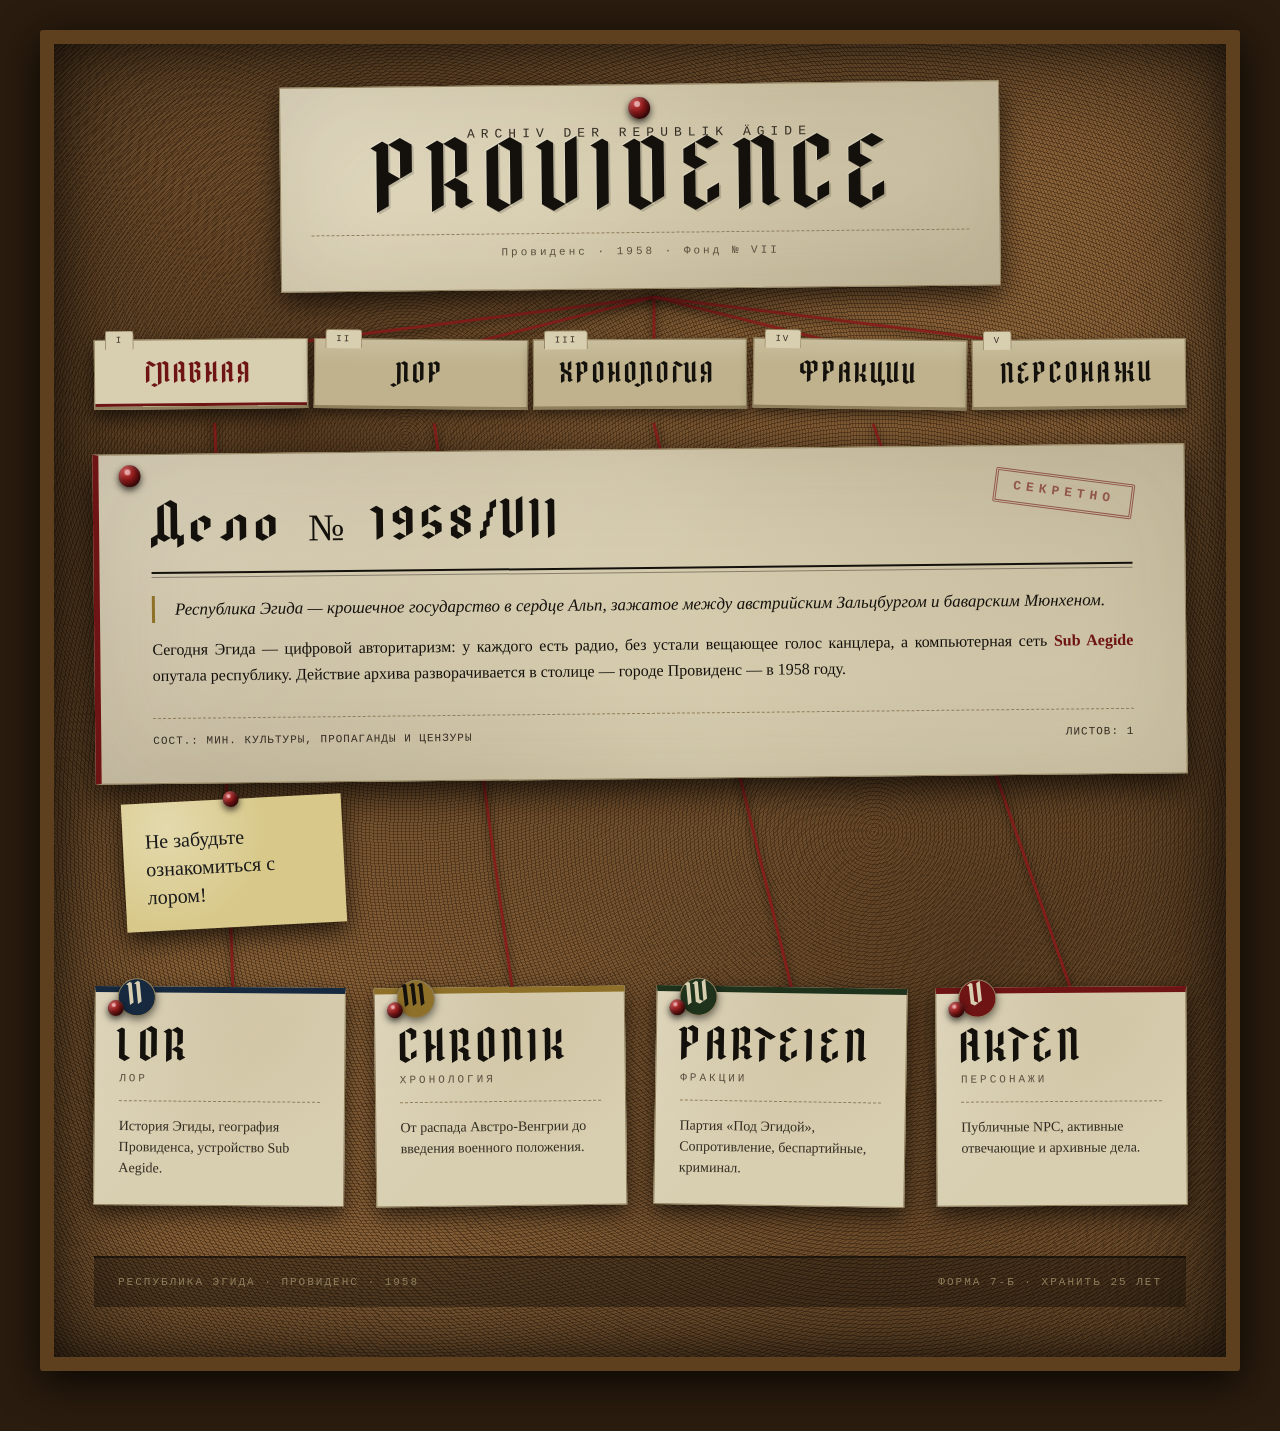
==== index.html @ 94341375 "Add files via upload" ====
<!DOCTYPE html>
<html lang="ru">
<head>
    <meta charset="UTF-8">
    <meta name="viewport" content="width=device-width, initial-scale=1.0">
    <title>PROVIDENCE · Архив Республики Эгида</title>
    <link rel="stylesheet" href="style.css">
</head>
<body>
    <div class="corkboard">
        <svg class="threads" id="threadsSvg" width="100%" height="100%"></svg>

        <header class="board-header">
            <div class="board-header__title-card" id="headerCard">
                <div class="pin pin--top"></div>
                <div class="board-subtitle">Archiv der Republik Ägide</div>
                <h1 class="board-title">PROVIDENCE</h1>
                <div class="board-meta">Провиденс · 1958 · Фонд № VII</div>
            </div>
        </header>

        <nav class="board-nav">
            <a href="index.html" class="folder folder--active" id="nav-1"><div class="folder__tab">I</div><div class="folder__label">ГЛАВНАЯ</div></a>
            <a href="lore.html" class="folder" id="nav-2"><div class="folder__tab">II</div><div class="folder__label">ЛОР</div></a>
            <a href="chronology.html" class="folder" id="nav-3"><div class="folder__tab">III</div><div class="folder__label">ХРОНОЛОГИЯ</div></a>
            <a href="factions.html" class="folder" id="nav-4"><div class="folder__tab">IV</div><div class="folder__label">ФРАКЦИИ</div></a>
            <a href="characters.html" class="folder" id="nav-5"><div class="folder__tab">V</div><div class="folder__label">ПЕРСОНАЖИ</div></a>
        </nav>

        <main class="board-main">
            <div class="sheet sheet--red">
                <div class="pin pin--top-left"></div>
                <div class="sheet__stamp">СЕКРЕТНО</div>
                <h2 class="sheet__heading">Дело № 1958/VII</h2>
                <p class="sheet__lead">
                    Республика Эгида — крошечное государство в сердце Альп,
                    зажатое между австрийским Зальцбургом и баварским Мюнхеном.
                </p>
                <p>
                    Сегодня Эгида — цифровой авторитаризм: у каждого есть радио,
                    без устали вещающее голос канцлера, а компьютерная сеть
                    <strong>Sub Aegide</strong> опутала республику. Действие архива
                    разворачивается в столице — городе Провиденс — в 1958 году.
                </p>
                <div class="sheet__footer">
                    <span>Сост.: Мин. культуры, пропаганды и цензуры</span>
                    <span>Листов: 1</span>
                </div>
            </div>

            <div class="sticky-note">
                <div class="pin pin--small" style="top: -8px; left: 50%; transform: translateX(-50%);"></div>
                <p>Не забудьте ознакомиться с лором!</p>
            </div>

            <div class="board-grid" id="mainGrid">
                <a href="lore.html" class="dossier dossier--blue" id="card-1">
                    <div class="pin pin--small"></div>
                    <div class="dossier__tab">II</div>
                    <div class="dossier__title">LOR</div>
                    <div class="dossier__subtitle">Лор</div>
                    <div class="dossier__desc">История Эгиды, география Провиденса, устройство Sub Aegide.</div>
                </a>
                <a href="chronology.html" class="dossier dossier--yellow" id="card-2">
                    <div class="pin pin--small"></div>
                    <div class="dossier__tab">III</div>
                    <div class="dossier__title">CHRONIK</div>
                    <div class="dossier__subtitle">Хронология</div>
                    <div class="dossier__desc">От распада Австро-Венгрии до введения военного положения.</div>
                </a>
                <a href="factions.html" class="dossier dossier--green" id="card-3">
                    <div class="pin pin--small"></div>
                    <div class="dossier__tab">IV</div>
                    <div class="dossier__title">PARTEIEN</div>
                    <div class="dossier__subtitle">Фракции</div>
                    <div class="dossier__desc">Партия «Под Эгидой», Сопротивление, беспартийные, криминал.</div>
                </a>
                <a href="characters.html" class="dossier dossier--red" id="card-4">
                    <div class="pin pin--small"></div>
                    <div class="dossier__tab">V</div>
                    <div class="dossier__title">AKTEN</div>
                    <div class="dossier__subtitle">Персонажи</div>
                    <div class="dossier__desc">Публичные NPC, активные отвечающие и архивные дела.</div>
                </a>
            </div>
        </main>

        <footer class="board-footer">
            <span>Республика Эгида · Провиденс · 1958</span>
            <span>Форма 7-Б · Хранить 25 лет</span>
        </footer>
    </div>

    <script src="js/threads.js"></script>
</body>
</html>
---- style.css ----
/* ============================================================
ШРИФТЫ
============================================================ */
@font-face {
  font-family: 'DreiFraktur';
  src: url('DreiFraktur.ttf') format('truetype');
  font-weight: normal;
  font-style: normal;
  font-display: swap;
}

/* ============================================================
ПЕРЕМЕННЫЕ
============================================================ */
:root {
  --cork: #8a6238;
  --cork-dark: #5e401f;
  --cork-shadow: #2a1c0e;
  --paper: #d8ceb0;
  --paper-dark: #bfb28c;
  --paper-edge: #8f7f5c;
  --paper-yellow: #d8c98a;
  --ink: #14110c;
  --ink-soft: #322c22;
  --ink-faint: #5a5040;
  --stamp-red: #6e1414;
  --stamp-blue: #16293f;
  --stamp-green: #1f321c;
  --stamp-yellow: #8f7028;
  --thread: #8a1a1a;
  --font-display: 'DreiFraktur', 'Times New Roman', serif;
  --font-body: 'Georgia', 'Times New Roman', serif;
  --font-mono: 'Courier New', monospace;
}

/* ============================================================
БАЗА
============================================================ */
*, *::before, *::after { box-sizing: border-box; margin: 0; padding: 0; }
html { scroll-behavior: smooth; }
body {
  font-family: var(--font-body);
  color: var(--ink);
  line-height: 1.6;
  min-height: 100vh;
  padding: 30px 20px 60px;
  background: var(--cork-shadow);
}

/* ============================================================
ПРОБКОВАЯ ДОСКА
============================================================ */
.corkboard {
  max-width: 1200px;
  margin: 0 auto;
  padding: 40px 40px 50px;
  position: relative;
  background-color: var(--cork);
  background-image:
    radial-gradient(circle at 20% 30%, rgba(40,25,12,0.55) 0%, transparent 45%),
    radial-gradient(circle at 80% 70%, rgba(40,25,12,0.5) 0%, transparent 50%),
    radial-gradient(circle at 50% 50%, rgba(180,140,90,0.06) 0%, transparent 65%),
    repeating-radial-gradient(circle at 30% 30%, rgba(70,45,20,0.5) 0px, rgba(70,45,20,0.5) 1px, transparent 1px, transparent 3px),
    repeating-radial-gradient(circle at 70% 60%, rgba(40,25,12,0.45) 0px, rgba(40,25,12,0.45) 1px, transparent 1px, transparent 4px);
  box-shadow:
    inset 0 0 140px rgba(0,0,0,0.75),
    inset 0 0 40px rgba(0,0,0,0.5),
    0 10px 40px rgba(0,0,0,0.8);
  border: 14px solid var(--cork-dark);
  border-radius: 3px;
}

.threads {
  position: absolute;
  inset: 0;
  width: 100%;
  height: 100%;
  pointer-events: none;
  z-index: 1;
}
.threads line {
  stroke: var(--thread);
  stroke-width: 3;
  stroke-linecap: round;
  filter: drop-shadow(0 2px 4px rgba(0,0,0,0.7));
  opacity: 0.85;
}
.thread-line {
  stroke: var(--thread);
  stroke-width: 2.5;
  stroke-linecap: round;
  filter: drop-shadow(0 2px 3px rgba(0,0,0,0.6));
  opacity: 0.8;
}

/* ============================================================
КНОПКИ (pin)
============================================================ */
.pin {
  position: absolute;
  width: 22px;
  height: 22px;
  border-radius: 50%;
  background: radial-gradient(circle at 35% 30%, #d04040 0%, #7a1414 45%, #3a0808 100%);
  box-shadow: 0 3px 7px rgba(0,0,0,0.75), inset -2px -2px 4px rgba(0,0,0,0.5), inset 2px 2px 4px rgba(255,255,255,0.2);
  z-index: 10;
}
.pin::after {
  content: '';
  position: absolute;
  top: 4px;
  left: 6px;
  width: 6px;
  height: 6px;
  border-radius: 50%;
  background: rgba(255,255,255,0.55);
  filter: blur(0.5px);
}
.pin--top { top: 12px; left: 50%; transform: translateX(-50%); }
.pin--top-left { top: 10px; left: 20px; }
.pin--small { width: 16px; height: 16px; top: 8px; left: 12px; }
.pin--small::after { top: 3px; left: 4px; width: 4px; height: 4px; }

/* ============================================================
ШАПКА
============================================================ */
.board-header { display: flex; justify-content: center; margin-bottom: 50px; position: relative; z-index: 2; }
.board-header__title-card {
  width: 100%;
  max-width: 720px;
  background: var(--paper);
  background-image: linear-gradient(135deg, rgba(255,255,255,0.2), transparent 55%), radial-gradient(circle at 90% 90%, rgba(60,40,15,0.12), transparent 60%);
  border: 1px solid var(--paper-edge);
  padding: 38px 30px 28px;
  text-align: center;
  position: relative;
  transform: rotate(-0.6deg);
  box-shadow: 0 10px 28px rgba(0,0,0,0.7), inset 0 0 90px rgba(60,40,15,0.12);
}
.board-title {
  font-family: var(--font-display);
  font-size: 68px;
  font-weight: normal;
  letter-spacing: 8px;
  color: var(--ink);
  line-height: 1;
  margin-bottom: 12px;
  text-shadow: 2px 2px 0 rgba(0,0,0,0.15), -1px -1px 0 rgba(255,255,255,0.25);
}
.board-subtitle { font-family: var(--font-mono); font-size: 13px; letter-spacing: 6px; color: var(--ink-soft); text-transform: uppercase; margin-bottom: 8px; }
.board-meta { font-family: var(--font-mono); font-size: 11px; letter-spacing: 3px; color: var(--ink-faint); padding-top: 10px; border-top: 1px dashed var(--paper-edge); margin-top: 10px; }

/* ============================================================
НАВИГАЦИЯ
============================================================ */
.board-nav { display: flex; gap: 6px; margin-bottom: 40px; position: relative; z-index: 2; flex-wrap: wrap; }
.folder {
  flex: 1;
  min-width: 140px;
  background: var(--paper-dark);
  background-image: linear-gradient(180deg, rgba(255,255,255,0.15), transparent 40%);
  border: 1px solid var(--paper-edge);
  border-bottom: 3px solid var(--paper-edge);
  padding: 20px 12px 14px;
  text-align: center;
  text-decoration: none;
  color: var(--ink);
  position: relative;
  transition: transform 0.3s ease, box-shadow 0.3s ease;
  box-shadow: 0 5px 12px rgba(0,0,0,0.55);
  transform: rotate(-0.5deg);
}
.folder:nth-child(2) { transform: rotate(0.6deg); }
.folder:nth-child(3) { transform: rotate(-0.3deg); }
.folder:nth-child(4) { transform: rotate(0.8deg); }
.folder:nth-child(5) { transform: rotate(-0.6deg); }
.folder:hover { transform: rotate(0deg) translateY(-3px); box-shadow: 0 10px 22px rgba(0,0,0,0.7); }
.folder__tab {
  position: absolute;
  top: -10px;
  left: 10px;
  background: var(--paper);
  border: 1px solid var(--paper-edge);
  border-bottom: none;
  padding: 2px 10px;
  font-family: var(--font-mono);
  font-size: 9px;
  letter-spacing: 2px;
  color: var(--ink-soft);
  text-transform: uppercase;
  border-radius: 3px 3px 0 0;
}
.folder__label { font-family: var(--font-display); font-size: 20px; letter-spacing: 2px; color: var(--ink); }
.folder--active { background: var(--paper); box-shadow: 0 8px 18px rgba(0,0,0,0.65), inset 0 -3px 0 var(--stamp-red); }
.folder--active .folder__label { color: var(--stamp-red); }

/* ============================================================
ОСНОВНОЙ КОНТЕНТ
============================================================ */
.board-main { position: relative; z-index: 2; }

/* ============================================================
ЛИСТ-ДОСЬЕ
============================================================ */
.sheet {
  background: var(--paper);
  background-image: linear-gradient(135deg, rgba(255,255,255,0.2), transparent 50%), radial-gradient(circle at 10% 90%, rgba(60,40,15,0.12), transparent 50%), radial-gradient(circle at 90% 10%, rgba(60,40,15,0.1), transparent 50%);
  border: 1px solid var(--paper-edge);
  padding: 44px 52px 32px;
  margin-bottom: 40px;
  position: relative;
  transform: rotate(-0.6deg);
  box-shadow: 0 12px 34px rgba(0,0,0,0.75), inset 0 0 110px rgba(50,35,15,0.12);
}
.sheet--red { border-left: 6px solid var(--stamp-red); }
.sheet__stamp {
  position: absolute;
  top: 30px;
  right: 50px;
  font-family: var(--font-mono);
  font-size: 13px;
  letter-spacing: 5px;
  color: var(--stamp-red);
  border: 3px double var(--stamp-red);
  padding: 4px 16px;
  transform: rotate(8deg);
  opacity: 0.6;
  border-radius: 2px;
  font-weight: bold;
}
.sheet__heading {
  font-family: var(--font-display);
  font-size: 38px;
  font-weight: normal;
  letter-spacing: 3px;
  color: var(--ink);
  margin-bottom: 22px;
  padding-bottom: 12px;
  border-bottom: 2px solid var(--ink);
  position: relative;
}
.sheet__heading::after { content: ''; position: absolute; bottom: -6px; left: 0; right: 0; height: 1px; background: var(--ink); opacity: 0.4; }
.sheet__lead { font-size: 17px; font-style: italic; color: var(--ink); margin-bottom: 18px; padding-left: 20px; border-left: 3px solid var(--stamp-yellow); }
.sheet p { margin-bottom: 14px; text-align: justify; hyphens: auto; }
.sheet strong { color: var(--stamp-red); }
.sheet em { color: var(--stamp-blue); font-style: italic; }
.sheet__footer { display: flex; justify-content: space-between; margin-top: 30px; padding-top: 14px; border-top: 1px dashed var(--paper-edge); font-family: var(--font-mono); font-size: 11px; color: var(--ink-soft); text-transform: uppercase; letter-spacing: 1px; }

/* ============================================================
СТИКЕР
============================================================ */
.sticky-note {
  display: inline-block;
  background: var(--paper-yellow);
  background-image: radial-gradient(circle at 20% 20%, rgba(255,255,255,0.3), transparent 50%);
  padding: 24px 22px 20px;
  margin: -20px 0 40px 30px;
  transform: rotate(-3deg);
  box-shadow: 0 10px 22px rgba(0,0,0,0.65);
  position: relative;
  max-width: 220px;
  font-family: 'Segoe Script', 'Bradley Hand', cursive, var(--font-body);
  font-size: 20px;
  color: #1a1a1a;
  line-height: 1.4;
}
.sticky-note p { margin: 0; }

/* ============================================================
СЕТКА ДОСЬЕ
============================================================ */
.board-grid { display: grid; grid-template-columns: repeat(auto-fit, minmax(230px, 1fr)); gap: 30px; margin-top: 20px; }
.dossier {
  display: block;
  background: var(--paper);
  background-image: linear-gradient(135deg, rgba(255,255,255,0.18), transparent 50%), radial-gradient(circle at 50% 0%, rgba(140,110,50,0.12), transparent 70%);
  border: 1px solid var(--paper-edge);
  padding: 42px 24px 26px;
  text-decoration: none;
  color: var(--ink);
  position: relative;
  transition: transform 0.4s ease, box-shadow 0.4s ease;
  box-shadow: 0 8px 22px rgba(0,0,0,0.65);
  transform: rotate(0.5deg);
  cursor: pointer;
}
.dossier:nth-child(2) { transform: rotate(-0.7deg); }
.dossier:nth-child(3) { transform: rotate(0.9deg); }
.dossier:nth-child(4) { transform: rotate(-0.4deg); }
.dossier:hover { transform: rotate(0deg) translateY(-6px); box-shadow: 0 16px 36px rgba(0,0,0,0.8); }
.dossier--blue   { border-top: 6px solid var(--stamp-blue); }
.dossier--green  { border-top: 6px solid var(--stamp-green); }
.dossier--red    { border-top: 6px solid var(--stamp-red); }
.dossier--yellow { border-top: 6px solid var(--stamp-yellow); }
.dossier__tab {
  position: absolute;
  top: -14px;
  left: 22px;
  width: 38px;
  height: 38px;
  background: var(--paper-dark);
  color: var(--ink);
  font-family: var(--font-display);
  font-size: 22px;
  display: flex;
  align-items: center;
  justify-content: center;
  border-radius: 50%;
  box-shadow: 0 3px 8px rgba(0,0,0,0.55);
  transform: rotate(-6deg);
  border: 1px solid var(--paper-edge);
}
.dossier--blue   .dossier__tab { background: var(--stamp-blue);   color: var(--paper); }
.dossier--green  .dossier__tab { background: var(--stamp-green);  color: var(--paper); }
.dossier--red    .dossier__tab { background: var(--stamp-red);    color: var(--paper); }
.dossier--yellow .dossier__tab { background: var(--stamp-yellow); color: var(--ink); }
.dossier__title { font-family: var(--font-display); font-size: 32px; font-weight: normal; letter-spacing: 4px; color: var(--ink); margin-bottom: 4px; line-height: 1; }
.dossier__subtitle { font-family: var(--font-mono); font-size: 11px; letter-spacing: 3px; color: var(--ink-faint); text-transform: uppercase; margin-bottom: 14px; padding-bottom: 12px; border-bottom: 1px dashed var(--paper-edge); }
.dossier__desc { font-size: 14px; color: var(--ink-soft); line-height: 1.5; }

/* ============================================================
ПОДВАЛ
============================================================ */
.board-footer {
  margin-top: 50px;
  padding: 16px 24px;
  background: rgba(0,0,0,0.35);
  color: var(--paper-edge);
  font-family: var(--font-mono);
  font-size: 11px;
  letter-spacing: 2px;
  text-transform: uppercase;
  display: flex;
  justify-content: space-between;
  border-top: 2px solid rgba(0,0,0,0.5);
  position: relative;
  z-index: 2;
}

/* ============================================================
ФИЛЬТРАЦИЯ ПЕРСОНАЖЕЙ
============================================================ */
.filter-bar { display: flex; flex-wrap: wrap; gap: 10px; margin-bottom: 30px; padding: 15px; background: rgba(0,0,0,0.2); border-radius: 3px; border: 1px solid var(--paper-edge); }
.filter-btn { background: var(--paper-dark); border: 1px solid var(--paper-edge); color: var(--ink); padding: 8px 16px; font-family: var(--font-mono); font-size: 12px; letter-spacing: 1px; cursor: pointer; transition: all 0.2s ease; text-transform: uppercase; display: flex; align-items: center; gap: 6px; }
.filter-btn:hover { background: var(--paper); transform: translateY(-2px); }
.filter-btn.is-active { background: var(--ink); color: var(--paper); border-color: var(--ink); box-shadow: 0 4px 10px rgba(0,0,0,0.4); }
.filter-btn__symbol { font-size: 14px; }

/* ============================================================
МОДАЛЬНОЕ ОКНО ПАСПОРТА
============================================================ */
.passport-modal {
  position: fixed;
  inset: 0;
  z-index: 1000;
  display: flex;
  align-items: center;
  justify-content: center;
  padding: 20px;
  opacity: 0;
  pointer-events: none;
  transition: opacity 0.5s ease;
}
.passport-modal.is-open { opacity: 1; pointer-events: auto; }
.passport-modal__overlay { position: absolute; inset: 0; background: rgba(20, 17, 12, 0.92); backdrop-filter: blur(6px); }

/* ============================================================
КНИГА ПАСПОРТА
============================================================ */
.passport-book {
  position: relative;
  width: 1000px;
  max-width: 95vw;
  height: 550px;
  perspective: 2500px;
  transform: translateX(25%);
  transition: transform 0.8s cubic-bezier(0.4, 0, 0.2, 1);
  overflow: visible;
}
.passport-modal.is-open .passport-book { transform: translateX(0); }

.passport-close {
  position: absolute;
  top: -50px;
  right: 0;
  width: 40px;
  height: 40px;
  background: var(--stamp-red);
  color: var(--paper);
  border: none;
  border-radius: 50%;
  font-size: 32px;
  line-height: 1;
  cursor: pointer;
  z-index: 100;
  display: flex;
  align-items: center;
  justify-content: center;
  transition: transform 0.2s;
  box-shadow: 0 4px 12px rgba(0,0,0,0.5);
  opacity: 0;
}
.passport-modal.is-open .passport-close { opacity: 1; transition: transform 0.2s, opacity 0.3s ease 0.8s; }
.passport-close:hover { transform: scale(1.1) rotate(90deg); }

/* ============================================================
ОБЛОЖКА (правая половина, переворачивается влево)
============================================================ */
.passport-cover {
  position: absolute;
  top: 0;
  right: 0;
  width: 50%;
  height: 100%;
  transform-origin: left center;
  transform: rotateY(0deg);
  transition: transform 1s cubic-bezier(0.4, 0, 0.2, 1) 0.3s;
  transform-style: preserve-3d;
  z-index: 20;
  box-shadow: 5px 5px 30px rgba(0,0,0,0.6);
}
.passport-modal.is-open .passport-cover { transform: rotateY(-180deg); }
.passport-cover__front,
.passport-cover__back {
  position: absolute;
  inset: 0;
  backface-visibility: hidden;
  border-radius: 4px;
  overflow: hidden;
}


.passport-cover__front {
  background: linear-gradient(160deg, #5a1a1a 0%, #3a0808 40%, #1a0404 100%);
  background-image:
    linear-gradient(160deg, rgba(255,255,255,0.06), transparent 40%),
    radial-gradient(ellipse at 50% 40%, rgba(120,40,40,0.25), transparent 65%),
    linear-gradient(160deg, #5a1a1a 0%, #3a0808 40%, #1a0404 100%);
  border: 3px solid #2a0606;
  display: flex;
  flex-direction: column;
  align-items: center;
  justify-content: center;
  box-shadow: inset 0 0 100px rgba(0,0,0,0.7);
}
.passport-cover__front::before {
  content: '';
  position: absolute;
  inset: 15px;
  border: 1px solid rgba(212, 175, 55, 0.25);
  border-radius: 2px;
  pointer-events: none;
}
.passport-cover__emblem { font-size: 72px; color: #d4af37; text-shadow: 0 0 30px rgba(212, 175, 55, 0.4), 2px 3px 6px rgba(0,0,0,0.8); margin-bottom: 24px; }
.passport-cover__title { font-family: var(--font-display); font-size: 34px; letter-spacing: 6px; color: #d4af37; text-shadow: 1px 2px 4px rgba(0,0,0,0.8); margin-bottom: 12px; }
.passport-cover__subtitle { font-family: var(--font-mono); font-size: 13px; letter-spacing: 5px; color: #b8941f; text-transform: uppercase; margin-bottom: 40px; }
.passport-cover__year { font-family: var(--font-display); font-size: 22px; color: #d4af37; letter-spacing: 4px; opacity: 0.6; }


.passport-cover__back {
  background: var(--paper-dark);
  transform: rotateY(180deg);
  border: 1px solid var(--paper-edge);
  box-shadow: inset 0 0 60px rgba(50,35,15,0.15);
}

/* ============================================================
МОБИЛЬНОЕ ФОТО (вне обложки, скрыто на десктопе)
============================================================ */
.passport-mobile-photo {
  display: none; 
  position: absolute;
  top: 0;
  left: 0;
  width: 50%;
  height: 100%;
  background: var(--paper-dark);
  box-shadow: 0 15px 50px rgba(0,0,0,0.7);
  overflow: hidden;
}

/* ============================================================
ПРАВАЯ СТРАНИЦА (информация, фиксированный размер)
============================================================ */
.passport-page--right {
  position: absolute;
  top: 0;
  right: 0;
  width: 50%;
  height: 100%;
  background: var(--paper);
  background-image:
    linear-gradient(135deg, rgba(255,255,255,0.15), transparent 50%),
    radial-gradient(circle at 10% 90%, rgba(60,40,15,0.08), transparent 50%);
  border: 1px solid var(--paper-edge);
  display: flex;
  flex-direction: column;
  padding: 30px;
  box-shadow: 0 15px 50px rgba(0,0,0,0.7);
  opacity: 0;
  transform: translateX(20px);
  transition: opacity 0.5s ease 0.6s, transform 0.5s ease 0.6s;
}
.passport-modal.is-open .passport-page--right { opacity: 1; transform: translateX(0); }

/* ============================================================
ФОТО (общие стили для десктопного и мобильного)
============================================================ */
.passport-photo-full,
.passport-mobile-photo {
  width: 100%;
  height: 100%;
  background: var(--paper-dark);
  display: flex;
  align-items: center;
  justify-content: center;
  position: relative;
  overflow: hidden;
}
.passport-photo-full img,
.passport-mobile-photo img {
  width: 100%;
  height: 100%;
  object-fit: cover;
  filter: sepia(0.3) contrast(1.1);
}
.passport-photo__stamp {
  font-family: var(--font-mono);
  font-size: 16px;
  color: var(--ink-faint);
  text-align: center;
  transform: rotate(-15deg);
  border: 2px solid var(--ink-faint);
  padding: 8px 16px;
  opacity: 0.6;
  line-height: 1.4;
}


.passport-status-stamp {
  position: absolute;
  top: 50%;
  left: 50%;
  transform: translate(-50%, -50%) rotate(-14deg);
  padding: 14px 28px;
  font-family: var(--font-mono);
  font-size: 32px;
  font-weight: bold;
  letter-spacing: 6px;
  text-transform: uppercase;
  border: 4px double currentColor;
  background: transparent;
  z-index: 5;
  text-shadow: 1px 1px 0 rgba(216, 206, 176, 0.3), -1px -1px 0 rgba(216, 206, 176, 0.3), 0 0 15px rgba(0,0,0,0.6);
  pointer-events: none;
  white-space: nowrap;
}


.passport-rating-sticker {
  position: absolute;
  bottom: 20px;
  right: 20px;
  background: var(--paper-yellow);
  background-image: radial-gradient(circle at 20% 20%, rgba(255,255,255,0.3), transparent 50%);
  padding: 12px 18px;
  transform: rotate(-5deg);
  box-shadow: 0 6px 18px rgba(0,0,0,0.6);
  text-align: center;
  border: 1px solid var(--paper-edge);
  z-index: 6;
}
.passport-rating-sticker::before {
  content: '';
  position: absolute;
  top: -8px;
  left: 50%;
  transform: translateX(-50%);
  width: 16px;
  height: 16px;
  border-radius: 50%;
  background: radial-gradient(circle at 35% 30%, #d04040 0%, #7a1414 45%, #3a0808 100%);
  box-shadow: 0 2px 5px rgba(0,0,0,0.6);
}
.passport-rating-label { font-family: var(--font-mono); font-size: 10px; letter-spacing: 2px; color: var(--ink-faint); text-transform: uppercase; margin-bottom: 4px; }
.passport-rating-value { font-family: var(--font-display); font-size: 32px; font-weight: bold; line-height: 1; text-shadow: 1px 1px 0 rgba(0,0,0,0.2); }
.passport-rating-value.positive { color: #4a6b3a; }
.passport-rating-value.negative { color: var(--stamp-red); }
.passport-rating-value.neutral { color: var(--ink-soft); }

/* ============================================================
ПРАВАЯ СТРАНИЦА: КОНТЕНТ
============================================================ */
.passport-header { margin-bottom: 20px; padding-bottom: 15px; border-bottom: 2px solid var(--ink); position: relative; }
.passport-header::after { content: ''; position: absolute; bottom: -4px; left: 0; right: 0; height: 1px; background: var(--ink); opacity: 0.3; }
.passport-faction { font-family: var(--font-mono); font-size: 11px; letter-spacing: 3px; text-transform: uppercase; margin-bottom: 8px; display: flex; align-items: center; gap: 8px; }
.passport-npc-stamp { display: inline-block; font-family: var(--font-display); font-size: 18px; letter-spacing: 5px; color: var(--stamp-blue); border: 2px solid var(--stamp-blue); padding: 4px 14px; transform: rotate(-6deg); margin-bottom: 10px; opacity: 0.9; background: transparent; }
.passport-name { font-family: var(--font-display); font-size: 32px; font-weight: normal; letter-spacing: 2px; color: var(--ink); line-height: 1.1; margin-bottom: 10px; }
.passport-profession { font-family: var(--font-body); font-size: 15px; font-style: italic; color: var(--ink-soft); }
.passport-content { flex: 1; overflow-y: auto; padding-right: 10px; }
.passport-content::-webkit-scrollbar { width: 6px; }
.passport-content::-webkit-scrollbar-track { background: transparent; }
.passport-content::-webkit-scrollbar-thumb { background: var(--paper-edge); border-radius: 3px; }
.passport-section { margin-bottom: 18px; }
.passport-section__title { font-family: var(--font-mono); font-size: 11px; letter-spacing: 2px; color: var(--stamp-red); text-transform: uppercase; margin-bottom: 8px; display: flex; align-items: center; gap: 8px; }
.passport-section__title::before { content: ''; display: block; width: 6px; height: 6px; background: var(--stamp-red); border-radius: 50%; }
.passport-section__text { font-size: 14px; line-height: 1.6; color: var(--ink); text-align: justify; hyphens: auto; white-space: pre-line; }
.passport-footer { margin-top: 15px; padding-top: 12px; border-top: 1px dashed var(--paper-edge); display: flex; flex-direction: column; gap: 8px; }
.passport-links-row { display: flex; gap: 12px; flex-wrap: wrap; margin-bottom: 6px; }
.passport-link-btn { display: flex; align-items: center; gap: 8px; padding: 10px 16px; font-family: var(--font-mono); font-size: 12px; letter-spacing: 1px; color: var(--stamp-blue); text-decoration: none; border: 1px solid var(--stamp-blue); background: rgba(22, 41, 63, 0.05); transition: all 0.2s; text-transform: uppercase; }
.passport-link-btn:hover { background: var(--stamp-blue); color: var(--paper); transform: translateY(-2px); box-shadow: 0 4px 10px rgba(0,0,0,0.3); }
.passport-link-icon { font-size: 16px; }
.passport-link-text { font-size: 11px; }
.passport-note { font-family: var(--font-mono); font-size: 10px; color: var(--stamp-red); font-style: italic; text-align: center; }

/* ============================================================
МОБИЛЬНАЯ АДАПТАЦИЯ (≤900px)
============================================================ */
@media (max-width: 900px) {
  .passport-modal { padding: 0; align-items: stretch; }
  
  .passport-book {
    width: 100vw !important;
    max-width: 100vw !important;
    height: 100vh !important;
    max-height: 100vh !important;
    transform: translateX(0) !important;
    overflow: hidden;
  }
  .passport-modal.is-open .passport-book { transform: translateX(0) !important; }
  
  .passport-close { position: fixed; top: 15px; right: 15px; z-index: 1001; width: 44px; height: 44px; font-size: 28px; }
  
  
  .passport-cover { width: 100% !important; height: 100% !important; }
  
  
  .passport-cover__back .passport-photo-full { display: none !important; }
  
  
  .passport-mobile-photo {
    display: block !important;
    position: absolute;
    top: 0;
    left: 0;
    width: 100% !important;
    height: 45vh !important;
    min-height: 280px;
    max-height: 400px;
    z-index: 5;
    border-bottom: 3px solid var(--paper-edge);
  }
  
  
  .passport-page--right {
    width: 100% !important;
    height: 100% !important;
    top: 0;
    left: 0;
    right: 0;
    padding: calc(45vh + 20px) 20px 140px !important; 
    overflow-y: auto;
    -webkit-overflow-scrolling: touch;
    opacity: 0;
    transform: none;
    transition: opacity 0.4s ease 0.6s;
  }
  .passport-modal.is-open .passport-page--right { opacity: 1; }
  
  .passport-name { font-size: 26px; }
  .passport-status-stamp { font-size: 22px; letter-spacing: 3px; padding: 10px 20px; }
  .passport-npc-stamp { font-size: 15px; letter-spacing: 4px; }
  .passport-rating-sticker { bottom: 15px; right: 15px; padding: 10px 14px; }
  .passport-rating-value { font-size: 26px; }
  .passport-cover__title { font-size: 28px; }
  .passport-cover__emblem { font-size: 60px; }
  
  
  .passport-links-row {
    position: fixed;
    bottom: 0;
    left: 0;
    right: 0;
    z-index: 1000;
    margin: 0;
    padding: 12px 15px;
    padding-bottom: calc(12px + env(safe-area-inset-bottom, 0px));
    background: var(--paper);
    border-top: 2px solid var(--paper-edge);
    box-shadow: 0 -4px 20px rgba(0,0,0,0.4);
    display: flex;
    gap: 8px;
    flex-wrap: nowrap;
    overflow-x: auto;
  }
  .passport-link-btn { flex: 1; min-width: 0; justify-content: center; padding: 12px 8px; font-size: 11px; white-space: nowrap; }
  .passport-footer { padding-bottom: 120px !important; border-top: none; margin-top: 10px; }
}

@media (max-width: 480px) {
  .passport-mobile-photo { height: 40vh !important; min-height: 240px; }
  .passport-page--right { padding-top: calc(40vh + 15px) !important; padding-left: 15px !important; padding-right: 15px !important; }
  .passport-name { font-size: 22px; }
  .passport-rating-value { font-size: 24px; }
  .passport-cover__title { font-size: 24px; letter-spacing: 4px; }
  .passport-cover__emblem { font-size: 50px; }
  .passport-status-stamp { font-size: 18px; letter-spacing: 2px; padding: 8px 14px; }
  .passport-npc-stamp { font-size: 14px; letter-spacing: 3px; padding: 3px 10px; }
}

/* ============================================================
АДАПТИВ САЙТА (≤720px)
============================================================ */
@media (max-width: 720px) {
  body { padding: 8px; }
  .corkboard { padding: 22px 16px 28px; border-width: 8px; }
  .board-header { margin-bottom: 32px; }
  .board-header__title-card { padding: 28px 18px 20px; transform: rotate(-0.4deg); }
  .board-title { font-size: 34px; letter-spacing: 3px; }
  .board-subtitle { font-size: 10px; letter-spacing: 3px; }
  .board-meta { font-size: 10px; letter-spacing: 2px; }
  .board-nav { gap: 4px; }
  .folder { min-width: 90px; padding: 16px 8px 10px; }
  .folder__label { font-size: 14px; }
  .folder__tab { font-size: 8px; padding: 2px 6px; }
  .sheet { padding: 28px 20px 22px; transform: rotate(0deg); }
  .sheet__heading { font-size: 24px; letter-spacing: 2px; }
  .sheet__stamp { position: static; display: inline-block; margin-bottom: 14px; transform: rotate(-4deg); }
  .sheet__footer { flex-direction: column; gap: 6px; }
  .sticky-note { margin: 0 0 28px; transform: rotate(-2deg); font-size: 18px; }
  .board-grid { gap: 20px; }
  .dossier { padding: 34px 18px 20px; transform: rotate(0deg) !important; }
  .dossier__title { font-size: 24px; letter-spacing: 3px; }
  .board-footer { flex-direction: column; gap: 6px; text-align: center; font-size: 10px; }
}

/* ============================================================
   УМЕНЬШЕНИЕ ОТСТУПОВ НА МОБИЛЬНОЙ ВЕРСИИ
   ============================================================ */
@media (max-width: 900px) {
  
  .passport-page--right {
    padding-top: calc(45vh + 10px) !important;
  }

  
  .passport-page--right {
    padding-bottom: 100px !important;
  }

  
  .passport-page--right {
    padding-left: 15px !important;
    padding-right: 15px !important;
  }

  
  .passport-section {
    margin-bottom: 12px !important;
  }

  .passport-section__title {
    margin-bottom: 6px !important;
  }

  
  .passport-header {
    margin-bottom: 14px !important;
    padding-bottom: 10px !important;
  }

  .passport-name {
    margin-bottom: 6px !important;
  }

  .passport-npc-stamp {
    margin-bottom: 6px !important;
  }

  
  .passport-mobile-photo {
    height: 38vh !important;
    min-height: 240px !important;
  }

  
  .passport-links-row {
    padding: 8px 12px !important;
    padding-bottom: calc(8px + env(safe-area-inset-bottom, 0px)) !important;
  }

  .passport-footer {
    padding-bottom: 90px !important;
  }
}


@media (max-width: 480px) {
  .passport-page--right {
    padding-top: calc(38vh + 8px) !important;
    padding-bottom: 90px !important;
    padding-left: 12px !important;
    padding-right: 12px !important;
  }

  .passport-mobile-photo {
    height: 35vh !important;
    min-height: 220px !important;
  }
}

/* ============================================================
   УМЕНЬШЕНИЕ КНОПОК НАВИГАЦИИ НА МОБИЛЬНЫХ
   ============================================================ */
@media (max-width: 720px) {
  
  .folder {
    min-width: 55px !important;
    padding: 10px 4px 8px !important;
  }

  
  .folder__label {
    font-size: 10px !important;
    letter-spacing: 0.5px !important;
  }

  
  .folder__tab {
    font-size: 7px !important;
    padding: 1px 5px !important;
    top: -8px !important;
    left: 5px !important;
  }

  
  .board-nav {
    gap: 3px !important;
    margin-bottom: 20px !important;
  }
}


@media (max-width: 400px) {
  .folder {
    min-width: 45px !important;
    padding: 8px 3px 6px !important;
  }

  .folder__label {
    font-size: 8px !important;
    letter-spacing: 0 !important;
  }

  .folder__tab {
    font-size: 6px !important;
    padding: 1px 3px !important;
  }
}

/* ============================================================
   ХРОНОЛОГИЯ — ГОРИЗОНТАЛЬНЫЙ ТАЙМЛАЙН
   ============================================================ */
.timeline-container {
    position: relative;
    padding: 40px 0;
    overflow-x: auto;
    overflow-y: hidden;
    -webkit-overflow-scrolling: touch;
    scrollbar-width: thin;
    scrollbar-color: var(--paper-edge) transparent;
}

.timeline-container::-webkit-scrollbar {
    height: 8px;
}

.timeline-container::-webkit-scrollbar-track {
    background: transparent;
}

.timeline-container::-webkit-scrollbar-thumb {
    background: var(--paper-edge);
    border-radius: 4px;
}

.timeline-track {
    display: flex;
    gap: 0;
    min-width: max-content;
    padding: 20px 40px;
    align-items: flex-start;
}

.timeline-card {
    position: relative;
    flex: 0 0 280px;
    background: var(--paper);
    background-image: linear-gradient(135deg, rgba(255,255,255,0.2), transparent 50%), radial-gradient(circle at 10% 90%, rgba(60,40,15,0.12), transparent 50%);
    border: 2px solid var(--paper-edge);
    border-top: 6px solid var(--stamp-red);
    padding: 30px 24px 24px;
    margin-right: 60px;
    cursor: pointer;
    transition: transform 0.3s ease, box-shadow 0.3s ease;
    box-shadow: 0 8px 22px rgba(0,0,0,0.65);
    transform: rotate(-0.5deg);
}

.timeline-card:nth-child(even) {
    transform: rotate(0.5deg);
}

.timeline-card:hover {
    transform: rotate(0deg) translateY(-6px);
    box-shadow: 0 16px 36px rgba(0,0,0,0.8);
}

.timeline-card__pin {
    position: absolute;
    top: -12px;
    left: 50%;
    transform: translateX(-50%);
    width: 24px;
    height: 24px;
    border-radius: 50%;
    background: radial-gradient(circle at 35% 30%, #d04040 0%, #7a1414 45%, #3a0808 100%);
    box-shadow: 0 3px 7px rgba(0,0,0,0.75), inset -2px -2px 4px rgba(0,0,0,0.5), inset 2px 2px 4px rgba(255,255,255,0.2);
}

.timeline-card__pin::after {
    content: '';
    position: absolute;
    top: 4px;
    left: 6px;
    width: 6px;
    height: 6px;
    border-radius: 50%;
    background: rgba(255,255,255,0.55);
    filter: blur(0.5px);
}

.timeline-card__year {
    font-family: var(--font-display);
    font-size: 32px;
    font-weight: bold;
    letter-spacing: 2px;
    margin-bottom: 12px;
    text-align: center;
}

.timeline-card__title {
    font-family: var(--font-display);
    font-size: 22px;
    letter-spacing: 1px;
    color: var(--ink);
    margin-bottom: 10px;
    line-height: 1.2;
}

.timeline-card__desc {
    font-size: 14px;
    color: var(--ink-soft);
    line-height: 1.5;
    text-align: justify;
}


.timeline-thread {
    position: absolute;
    top: 50%;
    right: -60px;
    width: 60px;
    height: 3px;
    transform: translateY(-50%);
    z-index: 1;
}

/* ============================================================
   ПАНЕЛЬ ПОДРОБНОСТЕЙ (ВЫЕЗЖАЕТ СНИЗУ)
   ============================================================ */
.timeline-detail-panel {
    position: fixed;
    bottom: 0;
    left: 0;
    right: 0;
    z-index: 1000;
    background: var(--paper);
    background-image: linear-gradient(135deg, rgba(255,255,255,0.15), transparent 50%), radial-gradient(circle at 10% 90%, rgba(60,40,15,0.1), transparent 50%);
    border-top: 3px solid var(--paper-edge);
    box-shadow: 0 -10px 40px rgba(0,0,0,0.8);
    transform: translateY(100%);
    transition: transform 0.4s cubic-bezier(0.4, 0, 0.2, 1);
    max-height: 70vh;
    overflow-y: auto;
}

.timeline-detail-panel.is-open {
    transform: translateY(0);
}

.detail-close {
    position: absolute;
    top: 15px;
    right: 15px;
    width: 36px;
    height: 36px;
    background: var(--stamp-red);
    color: var(--paper);
    border: none;
    border-radius: 50%;
    font-size: 28px;
    line-height: 1;
    cursor: pointer;
    z-index: 10;
    display: flex;
    align-items: center;
    justify-content: center;
    transition: transform 0.2s;
    box-shadow: 0 4px 12px rgba(0,0,0,0.5);
}

.detail-close:hover {
    transform: scale(1.1) rotate(90deg);
}

.detail-content {
    display: flex;
    gap: 30px;
    padding: 40px 50px;
    max-width: 1200px;
    margin: 0 auto;
}

.detail-image {
    flex: 0 0 300px;
    max-height: 400px;
    overflow: hidden;
    border: 2px solid var(--paper-edge);
    box-shadow: 0 8px 22px rgba(0,0,0,0.6);
}

.detail-image img {
    width: 100%;
    height: 100%;
    object-fit: cover;
    filter: sepia(0.3) contrast(1.1);
}

.detail-text {
    flex: 1;
}

.detail-year {
    font-family: var(--font-display);
    font-size: 48px;
    font-weight: bold;
    letter-spacing: 3px;
    margin-bottom: 16px;
}

.detail-title {
    font-family: var(--font-display);
    font-size: 36px;
    font-weight: normal;
    letter-spacing: 2px;
    color: var(--ink);
    margin-bottom: 20px;
    line-height: 1.2;
}

.detail-desc {
    font-size: 16px;
    line-height: 1.7;
    color: var(--ink);
    text-align: justify;
    hyphens: auto;
}

/* ============================================================
   АДАПТИВ ХРОНОЛОГИИ
   ============================================================ */
@media (max-width: 900px) {
    .timeline-card {
        flex: 0 0 240px;
        padding: 24px 20px 20px;
        margin-right: 50px;
    }

    .timeline-thread {
        right: -50px;
        width: 50px;
    }

    .timeline-card__year {
        font-size: 28px;
    }

    .timeline-card__title {
        font-size: 20px;
    }

    .detail-content {
        flex-direction: column;
        padding: 30px 20px 80px;
    }

    .detail-image {
        flex: none;
        width: 100%;
        max-height: 300px;
    }

    .detail-year {
        font-size: 36px;
    }

    .detail-title {
        font-size: 28px;
    }

    .detail-desc {
        font-size: 15px;
    }
}

@media (max-width: 720px) {
    .timeline-card {
        flex: 0 0 200px;
        padding: 20px 16px 16px;
        margin-right: 40px;
    }

    .timeline-thread {
        right: -40px;
        width: 40px;
    }

    .timeline-card__year {
        font-size: 24px;
    }

    .timeline-card__title {
        font-size: 18px;
    }

    .timeline-card__desc {
        font-size: 13px;
    }

    .detail-year {
        font-size: 32px;
    }

    .detail-title {
        font-size: 24px;
    }

    .detail-desc {
        font-size: 14px;
    }
}

/* ============================================================
   МАРКЕР "НОВОЕ СОБЫТИЕ" — красный нарисованный кружок
   ============================================================ */
.timeline-card--new {
    position: relative;
    z-index: 5;
}


.timeline-card--new::before {
    content: '';
    position: absolute;
    top: -12px;
    left: -12px;
    right: -12px;
    bottom: -12px;
    border: 3px solid var(--stamp-red);
    border-radius: 50% 45% 55% 48% / 48% 52% 45% 55%;
    transform: rotate(-3deg);
    pointer-events: none;
    z-index: -1;
    box-shadow: 
        0 0 0 2px rgba(110, 20, 20, 0.3),
        inset 0 0 20px rgba(110, 20, 20, 0.1);
    animation: markerPulse 2s ease-in-out infinite;
}


.timeline-card--new::after {
    content: '';
    position: absolute;
    top: -8px;
    left: -8px;
    right: -8px;
    bottom: -8px;
    border: 2px solid rgba(110, 20, 20, 0.4);
    border-radius: 45% 50% 48% 52% / 52% 48% 55% 45%;
    transform: rotate(2deg);
    pointer-events: none;
    z-index: -1;
}


@keyframes markerPulse {
    0%, 100% {
        opacity: 1;
        transform: rotate(-3deg) scale(1);
    }
    50% {
        opacity: 0.85;
        transform: rotate(-3deg) scale(1.02);
    }
}


@media (max-width: 720px) {
    .timeline-card--new::before {
        top: -8px;
        left: -8px;
        right: -8px;
        bottom: -8px;
        border-width: 2px;
    }
    
    .timeline-card--new::after {
        top: -5px;
        left: -5px;
        right: -5px;
        bottom: -5px;
        border-width: 1.5px;
    }
}

/* ============================================================
   ФРАКЦИИ: УВЕЛИЧЕННЫЕ КАРТОЧКИ
   ============================================================ */
.factions-grid {
    grid-template-columns: repeat(auto-fit, minmax(300px, 1fr)); 
    gap: 35px;
}

.faction-card {
    padding: 48px 28px 32px;
    cursor: pointer;
    min-height: 220px;
    display: flex;
    flex-direction: column;
}

.faction-card__name {
    font-family: var(--font-display);
    font-size: 26px;
    font-weight: normal;
    letter-spacing: 1px;
    color: var(--ink);
    margin-bottom: 8px;
    line-height: 1.2;
}

.faction-card__tag {
    font-family: var(--font-mono);
    font-size: 12px;
    color: var(--stamp-blue);
    margin-bottom: 10px;
}

.faction-card__type {
    font-family: var(--font-mono);
    font-size: 11px;
    color: var(--ink-faint);
    text-transform: uppercase;
    letter-spacing: 1px;
    margin-bottom: 14px;
    padding-bottom: 12px;
    border-bottom: 1px dashed var(--paper-edge);
}

.faction-card__desc {
    font-size: 14px;
    color: var(--ink-soft);
    line-height: 1.5;
    flex: 1;
}

/* ============================================================
   МОДАЛЬНОЕ ОКНО ФРАКЦИИ
   ============================================================ */
.faction-modal {
    position: fixed;
    inset: 0;
    z-index: 1000;
    display: flex;
    align-items: center;
    justify-content: center;
    padding: 20px;
    opacity: 0;
    pointer-events: none;
    transition: opacity 0.4s ease;
}

.faction-modal.is-open {
    opacity: 1;
    pointer-events: auto;
}

.faction-modal__overlay {
    position: absolute;
    inset: 0;
    background: rgba(20, 17, 12, 0.92);
    backdrop-filter: blur(6px);
}

.faction-detail-sheet {
    position: relative;
    width: 100%;
    max-width: 800px;
    max-height: 85vh;
    background: var(--paper);
    background-image: linear-gradient(135deg, rgba(255,255,255,0.15), transparent 50%), radial-gradient(circle at 10% 90%, rgba(60,40,15,0.1), transparent 50%);
    border: 1px solid var(--paper-edge);
    box-shadow: 0 20px 60px rgba(0,0,0,0.8);
    padding: 40px 50px;
    overflow-y: auto;
    transform: translateY(30px) scale(0.95);
    transition: transform 0.4s cubic-bezier(0.34, 1.56, 0.64, 1);
}

.faction-modal.is-open .faction-detail-sheet {
    transform: translateY(0) scale(1);
}

.faction-close {
    position: absolute;
    top: 20px;
    right: 20px;
    width: 36px;
    height: 36px;
    background: var(--stamp-red);
    color: var(--paper);
    border: none;
    border-radius: 50%;
    font-size: 28px;
    line-height: 1;
    cursor: pointer;
    z-index: 10;
    display: flex;
    align-items: center;
    justify-content: center;
    transition: transform 0.2s;
}

.faction-close:hover {
    transform: scale(1.1) rotate(90deg);
}

.faction-detail__header {
    margin-bottom: 25px;
    padding-bottom: 20px;
    border-bottom: 2px solid var(--ink);
    position: relative;
}

.faction-detail__header::after {
    content: '';
    position: absolute;
    bottom: -5px;
    left: 0;
    right: 0;
    height: 1px;
    background: var(--ink);
    opacity: 0.3;
}

.faction-detail__tag {
    font-family: var(--font-mono);
    font-size: 13px;
    letter-spacing: 2px;
    margin-bottom: 8px;
    font-weight: bold;
}

.faction-detail__name {
    font-family: var(--font-display);
    font-size: 36px;
    font-weight: normal;
    letter-spacing: 2px;
    color: var(--ink);
    line-height: 1.1;
    margin-bottom: 12px;
}

.faction-detail__type {
    font-family: var(--font-mono);
    font-size: 12px;
    color: var(--stamp-red);
    letter-spacing: 1px;
    text-transform: uppercase;
}

.faction-detail__desc {
    font-size: 16px;
    line-height: 1.7;
    color: var(--ink);
    text-align: justify;
    margin-bottom: 30px;
    white-space: pre-line;
}

.faction-detail__roster-title {
    font-family: var(--font-display);
    font-size: 24px;
    letter-spacing: 2px;
    color: var(--ink);
    margin-bottom: 20px;
    padding-bottom: 10px;
    border-bottom: 1px dashed var(--paper-edge);
}

.roster-row {
    display: flex;
    justify-content: space-between;
    align-items: flex-start;
    padding: 12px 0;
    border-bottom: 1px dotted var(--paper-edge);
    gap: 20px;
}

.roster-title {
    font-family: var(--font-body);
    font-size: 15px;
    font-weight: bold;
    color: var(--ink);
    flex: 1;
}

.roster-leader-badge {
    display: inline-block;
    font-family: var(--font-mono);
    font-size: 10px;
    color: var(--stamp-yellow);
    border: 1px solid var(--stamp-yellow);
    padding: 2px 6px;
    border-radius: 2px;
    margin-left: 8px;
    vertical-align: middle;
}

.roster-char {
    flex: 1;
    text-align: right;
    font-family: var(--font-mono);
    font-size: 13px;
}

.roster-char-link {
    color: var(--stamp-blue);
    text-decoration: none;
    border-bottom: 1px dashed var(--stamp-blue);
    cursor: pointer;
    transition: all 0.2s;
}

.roster-char-link:hover {
    background: var(--stamp-blue);
    color: var(--paper);
    padding: 2px 6px;
    border-radius: 2px;
    border-bottom-color: transparent;
}

.roster-reserved {
    color: var(--ink-faint);
    font-style: italic;
}

.roster-vacant {
    color: var(--stamp-green);
    font-style: italic;
}


@media (max-width: 720px) {
    .faction-detail-sheet {
        padding: 30px 20px;
        max-height: 90vh;
    }
    .faction-detail__name { font-size: 28px; }
    .roster-row { flex-direction: column; gap: 6px; }
    .roster-char { text-align: left; }
}

/* ============================================================
   ФРАКЦИИ: ИЕРАРХИЯ С НИТЯМИ
   ============================================================ */
.faction-hierarchy {
    display: flex;
    flex-direction: column;
    gap: 40px;
    position: relative;
    padding: 20px 0;
}

.faction-row {
    display: flex;
    gap: 60px;
    align-items: flex-start;
    position: relative;
}

.faction-card--main {
    flex: 0 0 320px;
    padding: 48px 28px 32px;
    min-height: 200px;
    display: flex;
    flex-direction: column;
    cursor: pointer;
    background: var(--paper);
    border: 1px solid var(--paper-edge);
    border-top: 6px solid;
    box-shadow: 0 8px 22px rgba(0,0,0,0.65);
    transform: rotate(-0.5deg);
    transition: transform 0.3s ease, box-shadow 0.3s ease;
}

.faction-card--main:hover {
    transform: rotate(0deg) translateY(-6px);
    box-shadow: 0 16px 36px rgba(0,0,0,0.8);
}

.faction-card--sub {
    flex: 0 0 280px;
    padding: 40px 24px 28px;
    min-height: 180px;
    display: flex;
    flex-direction: column;
    cursor: pointer;
    background: var(--paper-dark);
    border: 1px solid var(--paper-edge);
    border-top: 4px solid;
    box-shadow: 0 6px 18px rgba(0,0,0,0.55);
    transform: rotate(0.5deg);
    transition: transform 0.3s ease, box-shadow 0.3s ease;
}

.faction-card--sub:hover {
    transform: rotate(0deg) translateY(-4px);
    box-shadow: 0 12px 28px rgba(0,0,0,0.7);
}

.faction-card__symbol {
    position: absolute;
    top: -14px;
    left: 22px;
    width: 38px;
    height: 38px;
    font-family: var(--font-display);
    font-size: 22px;
    display: flex;
    align-items: center;
    justify-content: center;
    border-radius: 50%;
    box-shadow: 0 3px 8px rgba(0,0,0,0.55);
    transform: rotate(-6deg);
    border: 1px solid var(--paper-edge);
}

.faction-card__name {
    font-family: var(--font-display);
    font-size: 24px;
    font-weight: normal;
    letter-spacing: 1px;
    color: var(--ink);
    margin-bottom: 8px;
    line-height: 1.2;
}

.faction-card--main .faction-card__name {
    font-size: 26px;
}

.faction-card__tag {
    font-family: var(--font-mono);
    font-size: 12px;
    color: var(--stamp-blue);
    margin-bottom: 10px;
}

.faction-card__type {
    font-family: var(--font-mono);
    font-size: 11px;
    color: var(--ink-faint);
    text-transform: uppercase;
    letter-spacing: 1px;
    margin-bottom: 14px;
    padding-bottom: 12px;
    border-bottom: 1px dashed var(--paper-edge);
}

.faction-card__desc {
    font-size: 14px;
    color: var(--ink-soft);
    line-height: 1.5;
    flex: 1;
}

.faction-sub-container {
    display: flex;
    flex-direction: column;
    gap: 20px;
    flex: 1;
}


.faction-threads {
    position: absolute;
    top: 0;
    left: 0;
    width: 100%;
    height: 100%;
    pointer-events: none;
    z-index: 1;
}

.faction-thread-line {
    stroke: var(--thread);
    stroke-width: 3;
    stroke-linecap: round;
    filter: drop-shadow(0 2px 4px rgba(0,0,0,0.7));
    opacity: 0.85;
}


@media (max-width: 900px) {
    .faction-row {
        flex-direction: column;
        gap: 30px;
    }
    
    .faction-card--main,
    .faction-card--sub {
        flex: 0 0 auto;
        width: 100%;
    }
    
    .faction-threads {
        display: none;
    }
}

/* ============================================================
   ПЕЧАТЬ NPC НА КАРТОЧКЕ ПЕРСОНАЖА
   ============================================================ */
.card-npc-stamp {
    position: absolute;
    top: 14px;
    right: 14px;
    font-family: var(--font-display);
    font-size: 16px;
    letter-spacing: 4px;
    color: var(--stamp-blue);
    border: 2px solid var(--stamp-blue);
    padding: 3px 10px;
    transform: rotate(8deg);
    opacity: 0.85;
    background: transparent;
    z-index: 5;
    pointer-events: none;
    box-shadow: 0 2px 6px rgba(0,0,0,0.25);
    text-shadow: 1px 1px 0 rgba(216, 206, 176, 0.3);
}


@media (max-width: 720px) {
    .card-npc-stamp {
        font-size: 13px;
        letter-spacing: 3px;
        padding: 2px 8px;
        top: 10px;
        right: 10px;
    }
}
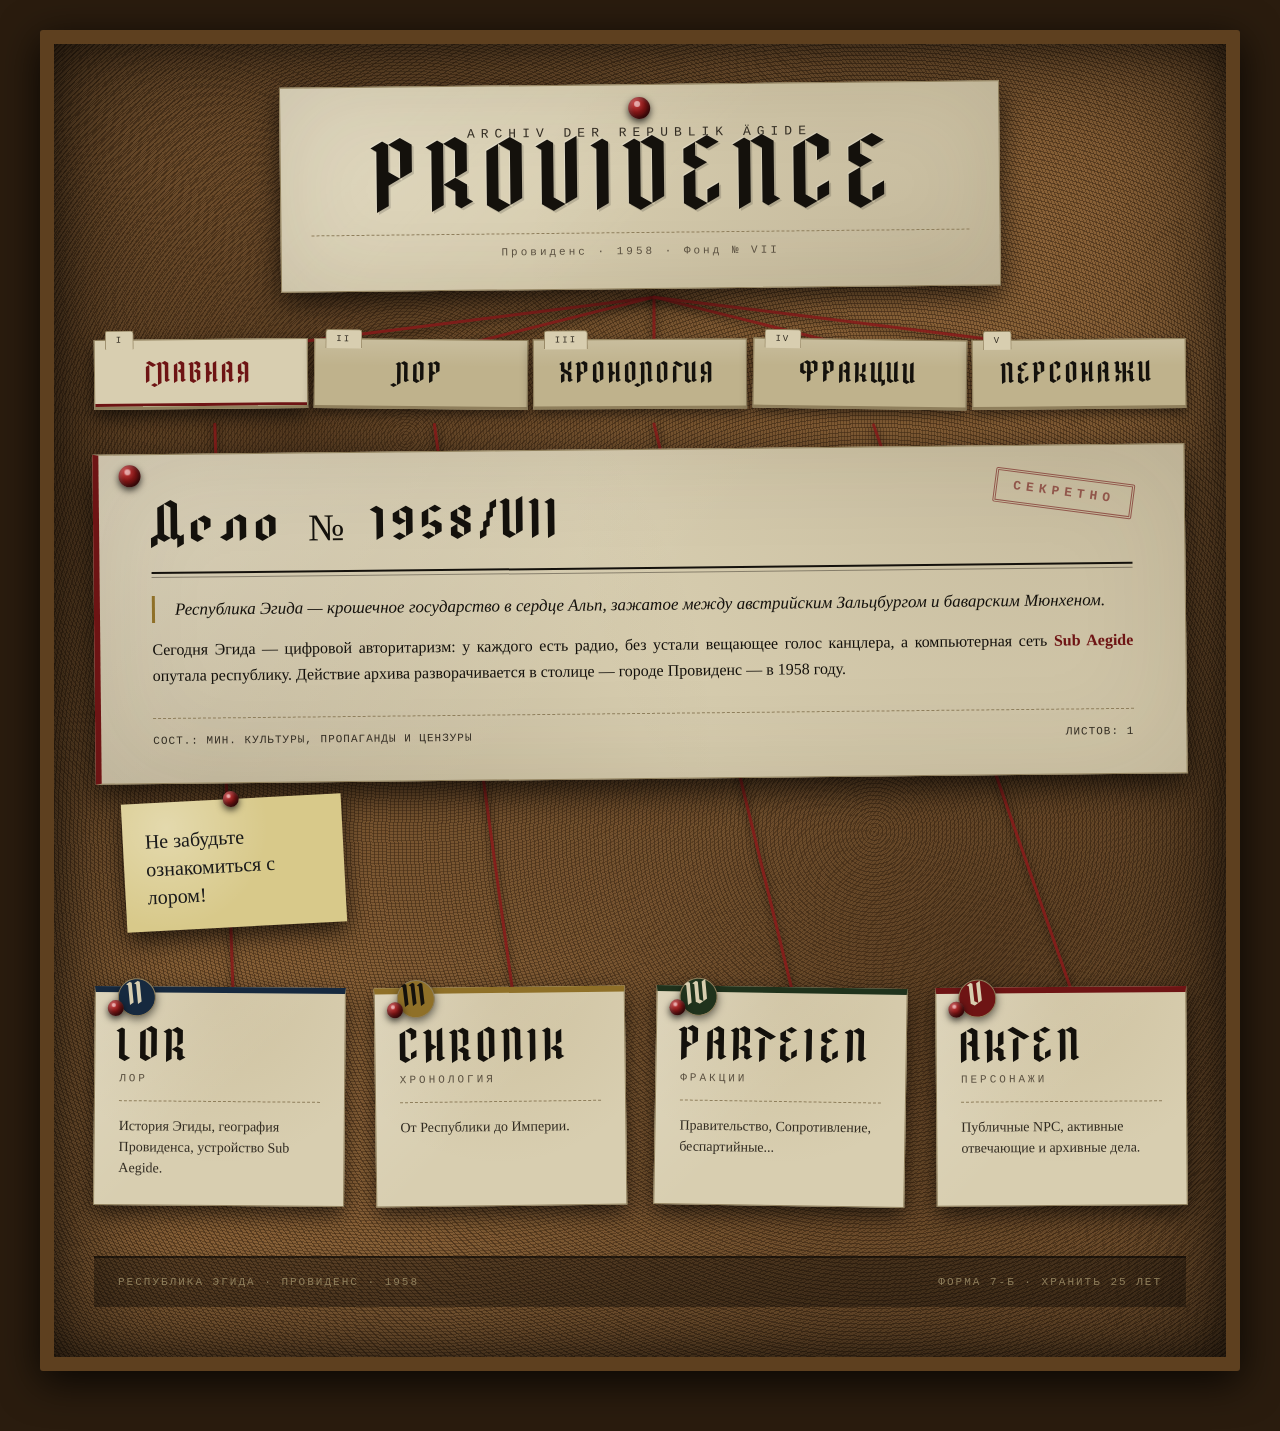
==== commit 85536958: "Add files via upload" ====
--- a/index.html
+++ b/index.html
@@ -66,14 +66,14 @@
                     <div class="dossier__tab">III</div>
                     <div class="dossier__title">CHRONIK</div>
                     <div class="dossier__subtitle">Хронология</div>
-                    <div class="dossier__desc">От распада Австро-Венгрии до введения военного положения.</div>
+                    <div class="dossier__desc">От Республики до Империи.</div>
                 </a>
                 <a href="factions.html" class="dossier dossier--green" id="card-3">
                     <div class="pin pin--small"></div>
                     <div class="dossier__tab">IV</div>
                     <div class="dossier__title">PARTEIEN</div>
                     <div class="dossier__subtitle">Фракции</div>
-                    <div class="dossier__desc">Партия «Под Эгидой», Сопротивление, беспартийные, криминал.</div>
+                    <div class="dossier__desc">Правительство, Сопротивление, беспартийные...</div>
                 </a>
                 <a href="characters.html" class="dossier dossier--red" id="card-4">
                     <div class="pin pin--small"></div>
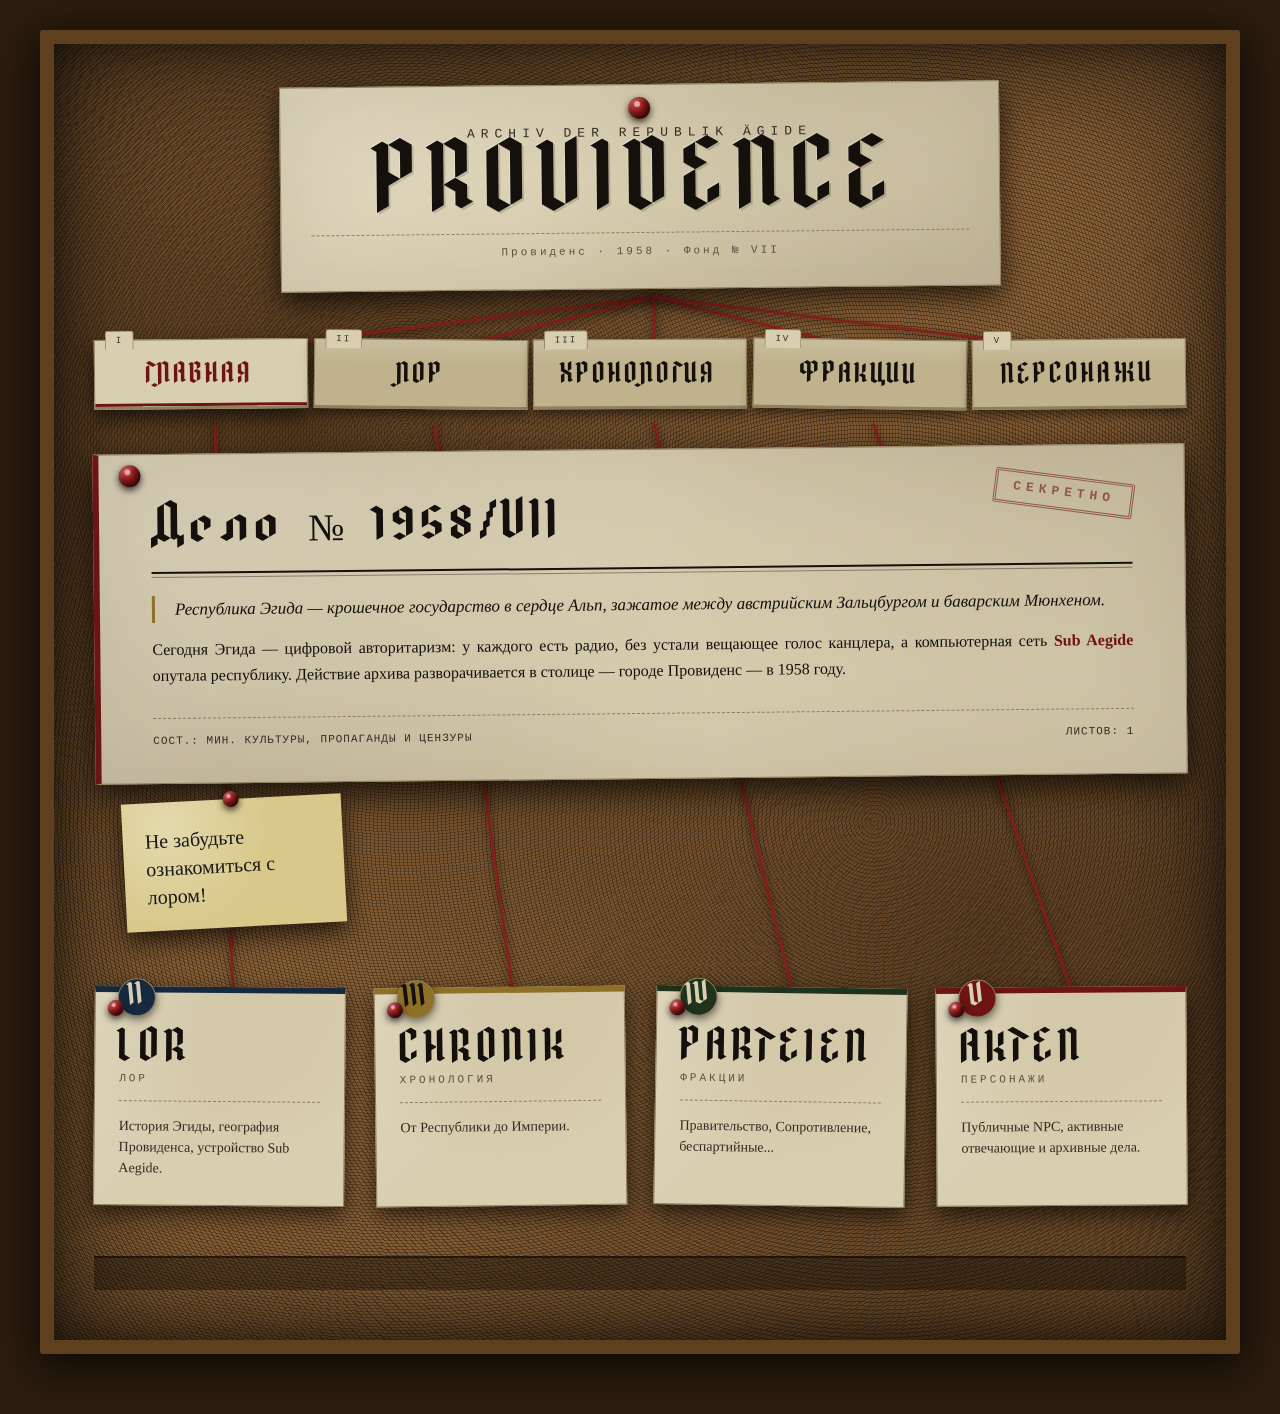
==== commit 75915460: "Add files via upload" ====
--- a/index.html
+++ b/index.html
@@ -86,8 +86,8 @@
         </main>
 
         <footer class="board-footer">
-            <span>Республика Эгида · Провиденс · 1958</span>
-            <span>Форма 7-Б · Хранить 25 лет</span>
+            <div id="webring"></div>
+            <script src="https://plida.github.io/ask-webring/widget.js" defer></script> 
         </footer>
     </div>
 
--- a/style.css
+++ b/style.css
@@ -1,6 +1,6 @@
 /* ============================================================
-ШРИФТЫ
-============================================================ */
+   ШРИФТЫ
+   ============================================================ */
 @font-face {
   font-family: 'DreiFraktur';
   src: url('DreiFraktur.ttf') format('truetype');
@@ -10,8 +10,8 @@
 }
 
 /* ============================================================
-ПЕРЕМЕННЫЕ
-============================================================ */
+   ПЕРЕМЕННЫЕ
+   ============================================================ */
 :root {
   --cork: #8a6238;
   --cork-dark: #5e401f;
@@ -34,8 +34,8 @@
 }
 
 /* ============================================================
-БАЗА
-============================================================ */
+   БАЗА
+   ============================================================ */
 *, *::before, *::after { box-sizing: border-box; margin: 0; padding: 0; }
 html { scroll-behavior: smooth; }
 body {
@@ -48,8 +48,8 @@
 }
 
 /* ============================================================
-ПРОБКОВАЯ ДОСКА
-============================================================ */
+   ПРОБКОВАЯ ДОСКА
+   ============================================================ */
 .corkboard {
   max-width: 1200px;
   margin: 0 auto;
@@ -94,8 +94,8 @@
 }
 
 /* ============================================================
-КНОПКИ (pin)
-============================================================ */
+   КНОПКИ (pin)
+   ============================================================ */
 .pin {
   position: absolute;
   width: 22px;
@@ -122,9 +122,15 @@
 .pin--small::after { top: 3px; left: 4px; width: 4px; height: 4px; }
 
 /* ============================================================
-ШАПКА
-============================================================ */
-.board-header { display: flex; justify-content: center; margin-bottom: 50px; position: relative; z-index: 2; }
+   ШАПКА
+   ============================================================ */
+.board-header {
+  display: flex;
+  justify-content: center;
+  margin-bottom: 50px;
+  position: relative;
+  z-index: 2;
+}
 .board-header__title-card {
   width: 100%;
   max-width: 720px;
@@ -147,13 +153,35 @@
   margin-bottom: 12px;
   text-shadow: 2px 2px 0 rgba(0,0,0,0.15), -1px -1px 0 rgba(255,255,255,0.25);
 }
-.board-subtitle { font-family: var(--font-mono); font-size: 13px; letter-spacing: 6px; color: var(--ink-soft); text-transform: uppercase; margin-bottom: 8px; }
-.board-meta { font-family: var(--font-mono); font-size: 11px; letter-spacing: 3px; color: var(--ink-faint); padding-top: 10px; border-top: 1px dashed var(--paper-edge); margin-top: 10px; }
-
-/* ============================================================
-НАВИГАЦИЯ
-============================================================ */
-.board-nav { display: flex; gap: 6px; margin-bottom: 40px; position: relative; z-index: 2; flex-wrap: wrap; }
+.board-subtitle {
+  font-family: var(--font-mono);
+  font-size: 13px;
+  letter-spacing: 6px;
+  color: var(--ink-soft);
+  text-transform: uppercase;
+  margin-bottom: 8px;
+}
+.board-meta {
+  font-family: var(--font-mono);
+  font-size: 11px;
+  letter-spacing: 3px;
+  color: var(--ink-faint);
+  padding-top: 10px;
+  border-top: 1px dashed var(--paper-edge);
+  margin-top: 10px;
+}
+
+/* ============================================================
+   НАВИГАЦИЯ
+   ============================================================ */
+.board-nav {
+  display: flex;
+  gap: 6px;
+  margin-bottom: 40px;
+  position: relative;
+  z-index: 2;
+  flex-wrap: wrap;
+}
 .folder {
   flex: 1;
   min-width: 140px;
@@ -174,7 +202,10 @@
 .folder:nth-child(3) { transform: rotate(-0.3deg); }
 .folder:nth-child(4) { transform: rotate(0.8deg); }
 .folder:nth-child(5) { transform: rotate(-0.6deg); }
-.folder:hover { transform: rotate(0deg) translateY(-3px); box-shadow: 0 10px 22px rgba(0,0,0,0.7); }
+.folder:hover {
+  transform: rotate(0deg) translateY(-3px);
+  box-shadow: 0 10px 22px rgba(0,0,0,0.7);
+}
 .folder__tab {
   position: absolute;
   top: -10px;
@@ -190,18 +221,26 @@
   text-transform: uppercase;
   border-radius: 3px 3px 0 0;
 }
-.folder__label { font-family: var(--font-display); font-size: 20px; letter-spacing: 2px; color: var(--ink); }
-.folder--active { background: var(--paper); box-shadow: 0 8px 18px rgba(0,0,0,0.65), inset 0 -3px 0 var(--stamp-red); }
+.folder__label {
+  font-family: var(--font-display);
+  font-size: 20px;
+  letter-spacing: 2px;
+  color: var(--ink);
+}
+.folder--active {
+  background: var(--paper);
+  box-shadow: 0 8px 18px rgba(0,0,0,0.65), inset 0 -3px 0 var(--stamp-red);
+}
 .folder--active .folder__label { color: var(--stamp-red); }
 
 /* ============================================================
-ОСНОВНОЙ КОНТЕНТ
-============================================================ */
+   ОСНОВНОЙ КОНТЕНТ
+   ============================================================ */
 .board-main { position: relative; z-index: 2; }
 
 /* ============================================================
-ЛИСТ-ДОСЬЕ
-============================================================ */
+   ЛИСТ-ДОСЬЕ
+   ============================================================ */
 .sheet {
   background: var(--paper);
   background-image: linear-gradient(135deg, rgba(255,255,255,0.2), transparent 50%), radial-gradient(circle at 10% 90%, rgba(60,40,15,0.12), transparent 50%), radial-gradient(circle at 90% 10%, rgba(60,40,15,0.1), transparent 50%);
@@ -239,16 +278,43 @@
   border-bottom: 2px solid var(--ink);
   position: relative;
 }
-.sheet__heading::after { content: ''; position: absolute; bottom: -6px; left: 0; right: 0; height: 1px; background: var(--ink); opacity: 0.4; }
-.sheet__lead { font-size: 17px; font-style: italic; color: var(--ink); margin-bottom: 18px; padding-left: 20px; border-left: 3px solid var(--stamp-yellow); }
+.sheet__heading::after {
+  content: '';
+  position: absolute;
+  bottom: -6px;
+  left: 0;
+  right: 0;
+  height: 1px;
+  background: var(--ink);
+  opacity: 0.4;
+}
+.sheet__lead {
+  font-size: 17px;
+  font-style: italic;
+  color: var(--ink);
+  margin-bottom: 18px;
+  padding-left: 20px;
+  border-left: 3px solid var(--stamp-yellow);
+}
 .sheet p { margin-bottom: 14px; text-align: justify; hyphens: auto; }
 .sheet strong { color: var(--stamp-red); }
 .sheet em { color: var(--stamp-blue); font-style: italic; }
-.sheet__footer { display: flex; justify-content: space-between; margin-top: 30px; padding-top: 14px; border-top: 1px dashed var(--paper-edge); font-family: var(--font-mono); font-size: 11px; color: var(--ink-soft); text-transform: uppercase; letter-spacing: 1px; }
-
-/* ============================================================
-СТИКЕР
-============================================================ */
+.sheet__footer {
+  display: flex;
+  justify-content: space-between;
+  margin-top: 30px;
+  padding-top: 14px;
+  border-top: 1px dashed var(--paper-edge);
+  font-family: var(--font-mono);
+  font-size: 11px;
+  color: var(--ink-soft);
+  text-transform: uppercase;
+  letter-spacing: 1px;
+}
+
+/* ============================================================
+   СТИКЕР
+   ============================================================ */
 .sticky-note {
   display: inline-block;
   background: var(--paper-yellow);
@@ -267,9 +333,14 @@
 .sticky-note p { margin: 0; }
 
 /* ============================================================
-СЕТКА ДОСЬЕ
-============================================================ */
-.board-grid { display: grid; grid-template-columns: repeat(auto-fit, minmax(230px, 1fr)); gap: 30px; margin-top: 20px; }
+   СЕТКА ДОСЬЕ
+   ============================================================ */
+.board-grid {
+  display: grid;
+  grid-template-columns: repeat(auto-fit, minmax(230px, 1fr));
+  gap: 30px;
+  margin-top: 20px;
+}
 .dossier {
   display: block;
   background: var(--paper);
@@ -287,7 +358,10 @@
 .dossier:nth-child(2) { transform: rotate(-0.7deg); }
 .dossier:nth-child(3) { transform: rotate(0.9deg); }
 .dossier:nth-child(4) { transform: rotate(-0.4deg); }
-.dossier:hover { transform: rotate(0deg) translateY(-6px); box-shadow: 0 16px 36px rgba(0,0,0,0.8); }
+.dossier:hover {
+  transform: rotate(0deg) translateY(-6px);
+  box-shadow: 0 16px 36px rgba(0,0,0,0.8);
+}
 .dossier--blue   { border-top: 6px solid var(--stamp-blue); }
 .dossier--green  { border-top: 6px solid var(--stamp-green); }
 .dossier--red    { border-top: 6px solid var(--stamp-red); }
@@ -314,13 +388,34 @@
 .dossier--green  .dossier__tab { background: var(--stamp-green);  color: var(--paper); }
 .dossier--red    .dossier__tab { background: var(--stamp-red);    color: var(--paper); }
 .dossier--yellow .dossier__tab { background: var(--stamp-yellow); color: var(--ink); }
-.dossier__title { font-family: var(--font-display); font-size: 32px; font-weight: normal; letter-spacing: 4px; color: var(--ink); margin-bottom: 4px; line-height: 1; }
-.dossier__subtitle { font-family: var(--font-mono); font-size: 11px; letter-spacing: 3px; color: var(--ink-faint); text-transform: uppercase; margin-bottom: 14px; padding-bottom: 12px; border-bottom: 1px dashed var(--paper-edge); }
-.dossier__desc { font-size: 14px; color: var(--ink-soft); line-height: 1.5; }
-
-/* ============================================================
-ПОДВАЛ
-============================================================ */
+.dossier__title {
+  font-family: var(--font-display);
+  font-size: 32px;
+  font-weight: normal;
+  letter-spacing: 4px;
+  color: var(--ink);
+  margin-bottom: 4px;
+  line-height: 1;
+}
+.dossier__subtitle {
+  font-family: var(--font-mono);
+  font-size: 11px;
+  letter-spacing: 3px;
+  color: var(--ink-faint);
+  text-transform: uppercase;
+  margin-bottom: 14px;
+  padding-bottom: 12px;
+  border-bottom: 1px dashed var(--paper-edge);
+}
+.dossier__desc {
+  font-size: 14px;
+  color: var(--ink-soft);
+  line-height: 1.5;
+}
+
+/* ============================================================
+   ПОДВАЛ
+   ============================================================ */
 .board-footer {
   margin-top: 50px;
   padding: 16px 24px;
@@ -338,17 +433,48 @@
 }
 
 /* ============================================================
-ФИЛЬТРАЦИЯ ПЕРСОНАЖЕЙ
-============================================================ */
-.filter-bar { display: flex; flex-wrap: wrap; gap: 10px; margin-bottom: 30px; padding: 15px; background: rgba(0,0,0,0.2); border-radius: 3px; border: 1px solid var(--paper-edge); }
-.filter-btn { background: var(--paper-dark); border: 1px solid var(--paper-edge); color: var(--ink); padding: 8px 16px; font-family: var(--font-mono); font-size: 12px; letter-spacing: 1px; cursor: pointer; transition: all 0.2s ease; text-transform: uppercase; display: flex; align-items: center; gap: 6px; }
-.filter-btn:hover { background: var(--paper); transform: translateY(-2px); }
-.filter-btn.is-active { background: var(--ink); color: var(--paper); border-color: var(--ink); box-shadow: 0 4px 10px rgba(0,0,0,0.4); }
+   ФИЛЬТРАЦИЯ
+   ============================================================ */
+.filter-bar {
+  display: flex;
+  flex-wrap: wrap;
+  gap: 10px;
+  margin-bottom: 30px;
+  padding: 15px;
+  background: rgba(0,0,0,0.2);
+  border-radius: 3px;
+  border: 1px solid var(--paper-edge);
+}
+.filter-btn {
+  background: var(--paper-dark);
+  border: 1px solid var(--paper-edge);
+  color: var(--ink);
+  padding: 8px 16px;
+  font-family: var(--font-mono);
+  font-size: 12px;
+  letter-spacing: 1px;
+  cursor: pointer;
+  transition: all 0.2s ease;
+  text-transform: uppercase;
+  display: flex;
+  align-items: center;
+  gap: 6px;
+}
+.filter-btn:hover {
+  background: var(--paper);
+  transform: translateY(-2px);
+}
+.filter-btn.is-active {
+  background: var(--ink);
+  color: var(--paper);
+  border-color: var(--ink);
+  box-shadow: 0 4px 10px rgba(0,0,0,0.4);
+}
 .filter-btn__symbol { font-size: 14px; }
 
 /* ============================================================
-МОДАЛЬНОЕ ОКНО ПАСПОРТА
-============================================================ */
+   МОДАЛЬНОЕ ОКНО ПАСПОРТА
+   ============================================================ */
 .passport-modal {
   position: fixed;
   inset: 0;
@@ -361,12 +487,20 @@
   pointer-events: none;
   transition: opacity 0.5s ease;
 }
-.passport-modal.is-open { opacity: 1; pointer-events: auto; }
-.passport-modal__overlay { position: absolute; inset: 0; background: rgba(20, 17, 12, 0.92); backdrop-filter: blur(6px); }
-
-/* ============================================================
-КНИГА ПАСПОРТА
-============================================================ */
+.passport-modal.is-open {
+  opacity: 1;
+  pointer-events: auto;
+}
+.passport-modal__overlay {
+  position: absolute;
+  inset: 0;
+  background: rgba(20, 17, 12, 0.92);
+  backdrop-filter: blur(6px);
+}
+
+/* ============================================================
+   КНИГА ПАСПОРТА (ДЕСКТОП)
+   ============================================================ */
 .passport-book {
   position: relative;
   width: 1000px;
@@ -377,7 +511,9 @@
   transition: transform 0.8s cubic-bezier(0.4, 0, 0.2, 1);
   overflow: visible;
 }
-.passport-modal.is-open .passport-book { transform: translateX(0); }
+.passport-modal.is-open .passport-book {
+  transform: translateX(0);
+}
 
 .passport-close {
   position: absolute;
@@ -400,12 +536,17 @@
   box-shadow: 0 4px 12px rgba(0,0,0,0.5);
   opacity: 0;
 }
-.passport-modal.is-open .passport-close { opacity: 1; transition: transform 0.2s, opacity 0.3s ease 0.8s; }
-.passport-close:hover { transform: scale(1.1) rotate(90deg); }
-
-/* ============================================================
-ОБЛОЖКА (правая половина, переворачивается влево)
-============================================================ */
+.passport-modal.is-open .passport-close {
+  opacity: 1;
+  transition: transform 0.2s, opacity 0.3s ease 0.8s;
+}
+.passport-close:hover {
+  transform: scale(1.1) rotate(90deg);
+}
+
+/* ============================================================
+   ОБЛОЖКА
+   ============================================================ */
 .passport-cover {
   position: absolute;
   top: 0;
@@ -419,7 +560,9 @@
   z-index: 20;
   box-shadow: 5px 5px 30px rgba(0,0,0,0.6);
 }
-.passport-modal.is-open .passport-cover { transform: rotateY(-180deg); }
+.passport-modal.is-open .passport-cover {
+  transform: rotateY(-180deg);
+}
 .passport-cover__front,
 .passport-cover__back {
   position: absolute;
@@ -428,8 +571,6 @@
   border-radius: 4px;
   overflow: hidden;
 }
-
-
 .passport-cover__front {
   background: linear-gradient(160deg, #5a1a1a 0%, #3a0808 40%, #1a0404 100%);
   background-image:
@@ -455,8 +596,6 @@
 .passport-cover__title { font-family: var(--font-display); font-size: 34px; letter-spacing: 6px; color: #d4af37; text-shadow: 1px 2px 4px rgba(0,0,0,0.8); margin-bottom: 12px; }
 .passport-cover__subtitle { font-family: var(--font-mono); font-size: 13px; letter-spacing: 5px; color: #b8941f; text-transform: uppercase; margin-bottom: 40px; }
 .passport-cover__year { font-family: var(--font-display); font-size: 22px; color: #d4af37; letter-spacing: 4px; opacity: 0.6; }
-
-
 .passport-cover__back {
   background: var(--paper-dark);
   transform: rotateY(180deg);
@@ -465,10 +604,10 @@
 }
 
 /* ============================================================
-МОБИЛЬНОЕ ФОТО (вне обложки, скрыто на десктопе)
-============================================================ */
+   МОБИЛЬНОЕ ФОТО (скрыто на десктопе)
+   ============================================================ */
 .passport-mobile-photo {
-  display: none; 
+  display: none;
   position: absolute;
   top: 0;
   left: 0;
@@ -480,8 +619,8 @@
 }
 
 /* ============================================================
-ПРАВАЯ СТРАНИЦА (информация, фиксированный размер)
-============================================================ */
+   ПРАВАЯ СТРАНИЦА (ДЕСКТОП)
+   ============================================================ */
 .passport-page--right {
   position: absolute;
   top: 0;
@@ -501,11 +640,14 @@
   transform: translateX(20px);
   transition: opacity 0.5s ease 0.6s, transform 0.5s ease 0.6s;
 }
-.passport-modal.is-open .passport-page--right { opacity: 1; transform: translateX(0); }
-
-/* ============================================================
-ФОТО (общие стили для десктопного и мобильного)
-============================================================ */
+.passport-modal.is-open .passport-page--right {
+  opacity: 1;
+  transform: translateX(0);
+}
+
+/* ============================================================
+   ФОТО И ЭЛЕМЕНТЫ НА ФОТО
+   ============================================================ */
 .passport-photo-full,
 .passport-mobile-photo {
   width: 100%;
@@ -535,8 +677,6 @@
   opacity: 0.6;
   line-height: 1.4;
 }
-
-
 .passport-status-stamp {
   position: absolute;
   top: 50%;
@@ -555,8 +695,6 @@
   pointer-events: none;
   white-space: nowrap;
 }
-
-
 .passport-rating-sticker {
   position: absolute;
   bottom: 20px;
@@ -589,8 +727,8 @@
 .passport-rating-value.neutral { color: var(--ink-soft); }
 
 /* ============================================================
-ПРАВАЯ СТРАНИЦА: КОНТЕНТ
-============================================================ */
+   ПРАВАЯ СТРАНИЦА: КОНТЕНТ
+   ============================================================ */
 .passport-header { margin-bottom: 20px; padding-bottom: 15px; border-bottom: 2px solid var(--ink); position: relative; }
 .passport-header::after { content: ''; position: absolute; bottom: -4px; left: 0; right: 0; height: 1px; background: var(--ink); opacity: 0.3; }
 .passport-faction { font-family: var(--font-mono); font-size: 11px; letter-spacing: 3px; text-transform: uppercase; margin-bottom: 8px; display: flex; align-items: center; gap: 8px; }
@@ -614,103 +752,199 @@
 .passport-note { font-family: var(--font-mono); font-size: 10px; color: var(--stamp-red); font-style: italic; text-align: center; }
 
 /* ============================================================
-МОБИЛЬНАЯ АДАПТАЦИЯ (≤900px)
-============================================================ */
-@media (max-width: 900px) {
-  .passport-modal { padding: 0; align-items: stretch; }
-  
-  .passport-book {
-    width: 100vw !important;
-    max-width: 100vw !important;
-    height: 100vh !important;
-    max-height: 100vh !important;
-    transform: translateX(0) !important;
-    overflow: hidden;
-  }
-  .passport-modal.is-open .passport-book { transform: translateX(0) !important; }
-  
-  .passport-close { position: fixed; top: 15px; right: 15px; z-index: 1001; width: 44px; height: 44px; font-size: 28px; }
-  
-  
-  .passport-cover { width: 100% !important; height: 100% !important; }
-  
-  
-  .passport-cover__back .passport-photo-full { display: none !important; }
-  
-  
-  .passport-mobile-photo {
-    display: block !important;
-    position: absolute;
-    top: 0;
-    left: 0;
-    width: 100% !important;
-    height: 45vh !important;
-    min-height: 280px;
-    max-height: 400px;
-    z-index: 5;
-    border-bottom: 3px solid var(--paper-edge);
-  }
-  
-  
-  .passport-page--right {
-    width: 100% !important;
-    height: 100% !important;
-    top: 0;
-    left: 0;
-    right: 0;
-    padding: calc(45vh + 20px) 20px 140px !important; 
-    overflow-y: auto;
-    -webkit-overflow-scrolling: touch;
-    opacity: 0;
-    transform: none;
-    transition: opacity 0.4s ease 0.6s;
-  }
-  .passport-modal.is-open .passport-page--right { opacity: 1; }
-  
-  .passport-name { font-size: 26px; }
-  .passport-status-stamp { font-size: 22px; letter-spacing: 3px; padding: 10px 20px; }
-  .passport-npc-stamp { font-size: 15px; letter-spacing: 4px; }
-  .passport-rating-sticker { bottom: 15px; right: 15px; padding: 10px 14px; }
-  .passport-rating-value { font-size: 26px; }
-  .passport-cover__title { font-size: 28px; }
-  .passport-cover__emblem { font-size: 60px; }
-  
-  
-  .passport-links-row {
-    position: fixed;
-    bottom: 0;
-    left: 0;
-    right: 0;
-    z-index: 1000;
-    margin: 0;
-    padding: 12px 15px;
-    padding-bottom: calc(12px + env(safe-area-inset-bottom, 0px));
-    background: var(--paper);
-    border-top: 2px solid var(--paper-edge);
-    box-shadow: 0 -4px 20px rgba(0,0,0,0.4);
-    display: flex;
-    gap: 8px;
-    flex-wrap: nowrap;
-    overflow-x: auto;
-  }
-  .passport-link-btn { flex: 1; min-width: 0; justify-content: center; padding: 12px 8px; font-size: 11px; white-space: nowrap; }
-  .passport-footer { padding-bottom: 120px !important; border-top: none; margin-top: 10px; }
-}
-
-@media (max-width: 480px) {
-  .passport-mobile-photo { height: 40vh !important; min-height: 240px; }
-  .passport-page--right { padding-top: calc(40vh + 15px) !important; padding-left: 15px !important; padding-right: 15px !important; }
-  .passport-name { font-size: 22px; }
-  .passport-rating-value { font-size: 24px; }
-  .passport-cover__title { font-size: 24px; letter-spacing: 4px; }
-  .passport-cover__emblem { font-size: 50px; }
-  .passport-status-stamp { font-size: 18px; letter-spacing: 2px; padding: 8px 14px; }
-  .passport-npc-stamp { font-size: 14px; letter-spacing: 3px; padding: 3px 10px; }
-}
-
-/* ============================================================
-АДАПТИВ САЙТА (≤720px)
-============================================================ */
+   ХРОНОЛОГИЯ
+   ============================================================ */
+.timeline-container {
+  position: relative;
+  padding: 40px 0;
+  overflow-x: auto;
+  overflow-y: hidden;
+  -webkit-overflow-scrolling: touch;
+  scrollbar-width: thin;
+  scrollbar-color: var(--paper-edge) transparent;
+}
+.timeline-container::-webkit-scrollbar { height: 8px; }
+.timeline-container::-webkit-scrollbar-track { background: transparent; }
+.timeline-container::-webkit-scrollbar-thumb { background: var(--paper-edge); border-radius: 4px; }
+.timeline-track { display: flex; gap: 0; min-width: max-content; padding: 20px 40px; align-items: flex-start; }
+.timeline-card {
+  position: relative;
+  flex: 0 0 280px;
+  background: var(--paper);
+  background-image: linear-gradient(135deg, rgba(255,255,255,0.2), transparent 50%), radial-gradient(circle at 10% 90%, rgba(60,40,15,0.12), transparent 50%);
+  border: 2px solid var(--paper-edge);
+  border-top: 6px solid var(--stamp-red);
+  padding: 30px 24px 24px;
+  margin-right: 60px;
+  cursor: pointer;
+  transition: transform 0.3s ease, box-shadow 0.3s ease;
+  box-shadow: 0 8px 22px rgba(0,0,0,0.65);
+  transform: rotate(-0.5deg);
+}
+.timeline-card:nth-child(even) { transform: rotate(0.5deg); }
+.timeline-card:hover { transform: rotate(0deg) translateY(-6px); box-shadow: 0 16px 36px rgba(0,0,0,0.8); }
+.timeline-card__pin {
+  position: absolute;
+  top: -12px;
+  left: 50%;
+  transform: translateX(-50%);
+  width: 24px;
+  height: 24px;
+  border-radius: 50%;
+  background: radial-gradient(circle at 35% 30%, #d04040 0%, #7a1414 45%, #3a0808 100%);
+  box-shadow: 0 3px 7px rgba(0,0,0,0.75), inset -2px -2px 4px rgba(0,0,0,0.5), inset 2px 2px 4px rgba(255,255,255,0.2);
+}
+.timeline-card__pin::after { content: ''; position: absolute; top: 4px; left: 6px; width: 6px; height: 6px; border-radius: 50%; background: rgba(255,255,255,0.55); filter: blur(0.5px); }
+.timeline-card__year { font-family: var(--font-display); font-size: 32px; font-weight: bold; letter-spacing: 2px; margin-bottom: 12px; text-align: center; }
+.timeline-card__title { font-family: var(--font-display); font-size: 22px; letter-spacing: 1px; color: var(--ink); margin-bottom: 10px; line-height: 1.2; }
+.timeline-card__desc { font-size: 14px; color: var(--ink-soft); line-height: 1.5; text-align: justify; }
+.timeline-thread { position: absolute; top: 50%; right: -60px; width: 60px; height: 3px; transform: translateY(-50%); z-index: 1; }
+
+.timeline-detail-panel {
+  position: fixed;
+  bottom: 0;
+  left: 0;
+  right: 0;
+  z-index: 1000;
+  background: var(--paper);
+  background-image: linear-gradient(135deg, rgba(255,255,255,0.15), transparent 50%), radial-gradient(circle at 10% 90%, rgba(60,40,15,0.1), transparent 50%);
+  border-top: 3px solid var(--paper-edge);
+  box-shadow: 0 -10px 40px rgba(0,0,0,0.8);
+  transform: translateY(100%);
+  transition: transform 0.4s cubic-bezier(0.4, 0, 0.2, 1);
+  max-height: 70vh;
+  overflow-y: auto;
+}
+.timeline-detail-panel.is-open { transform: translateY(0); }
+.detail-close { position: absolute; top: 15px; right: 15px; width: 36px; height: 36px; background: var(--stamp-red); color: var(--paper); border: none; border-radius: 50%; font-size: 28px; line-height: 1; cursor: pointer; z-index: 10; display: flex; align-items: center; justify-content: center; transition: transform 0.2s; box-shadow: 0 4px 12px rgba(0,0,0,0.5); }
+.detail-close:hover { transform: scale(1.1) rotate(90deg); }
+.detail-content { display: flex; gap: 30px; padding: 40px 50px; max-width: 1200px; margin: 0 auto; }
+.detail-image { flex: 0 0 300px; max-height: 400px; overflow: hidden; border: 2px solid var(--paper-edge); box-shadow: 0 8px 22px rgba(0,0,0,0.6); }
+.detail-image img { width: 100%; height: 100%; object-fit: cover; filter: sepia(0.3) contrast(1.1); }
+.detail-text { flex: 1; }
+.detail-year { font-family: var(--font-display); font-size: 48px; font-weight: bold; letter-spacing: 3px; margin-bottom: 16px; }
+.detail-title { font-family: var(--font-display); font-size: 36px; font-weight: normal; letter-spacing: 2px; color: var(--ink); margin-bottom: 20px; line-height: 1.2; }
+.detail-desc { font-size: 16px; line-height: 1.7; color: var(--ink); text-align: justify; hyphens: auto; }
+
+.timeline-card--new { position: relative; z-index: 5; }
+.timeline-card--new::before {
+  content: '';
+  position: absolute;
+  top: -12px; left: -12px; right: -12px; bottom: -12px;
+  border: 3px solid var(--stamp-red);
+  border-radius: 50% 45% 55% 48% / 48% 52% 45% 55%;
+  transform: rotate(-3deg);
+  pointer-events: none;
+  z-index: -1;
+  box-shadow: 0 0 0 2px rgba(110, 20, 20, 0.3), inset 0 0 20px rgba(110, 20, 20, 0.1);
+  animation: markerPulse 2s ease-in-out infinite;
+}
+.timeline-card--new::after {
+  content: '';
+  position: absolute;
+  top: -8px; left: -8px; right: -8px; bottom: -8px;
+  border: 2px solid rgba(110, 20, 20, 0.4);
+  border-radius: 45% 50% 48% 52% / 52% 48% 55% 45%;
+  transform: rotate(2deg);
+  pointer-events: none;
+  z-index: -1;
+}
+@keyframes markerPulse {
+  0%, 100% { opacity: 1; transform: rotate(-3deg) scale(1); }
+  50% { opacity: 0.85; transform: rotate(-3deg) scale(1.02); }
+}
+
+/* ============================================================
+   ФРАКЦИИ
+   ============================================================ */
+.factions-grid { grid-template-columns: repeat(auto-fit, minmax(300px, 1fr)); gap: 35px; }
+.faction-card { padding: 48px 28px 32px; cursor: pointer; min-height: 220px; display: flex; flex-direction: column; }
+.faction-card__name { font-family: var(--font-display); font-size: 26px; font-weight: normal; letter-spacing: 1px; color: var(--ink); margin-bottom: 8px; line-height: 1.2; }
+.faction-card__tag { font-family: var(--font-mono); font-size: 12px; color: var(--stamp-blue); margin-bottom: 10px; }
+.faction-card__type { font-family: var(--font-mono); font-size: 11px; color: var(--ink-faint); text-transform: uppercase; letter-spacing: 1px; margin-bottom: 14px; padding-bottom: 12px; border-bottom: 1px dashed var(--paper-edge); }
+.faction-card__desc { font-size: 14px; color: var(--ink-soft); line-height: 1.5; flex: 1; }
+
+.faction-modal { position: fixed; inset: 0; z-index: 1000; display: flex; align-items: center; justify-content: center; padding: 20px; opacity: 0; pointer-events: none; transition: opacity 0.4s ease; }
+.faction-modal.is-open { opacity: 1; pointer-events: auto; }
+.faction-modal__overlay { position: absolute; inset: 0; background: rgba(20, 17, 12, 0.92); backdrop-filter: blur(6px); }
+.faction-detail-sheet { position: relative; width: 100%; max-width: 800px; max-height: 85vh; background: var(--paper); background-image: linear-gradient(135deg, rgba(255,255,255,0.15), transparent 50%), radial-gradient(circle at 10% 90%, rgba(60,40,15,0.1), transparent 50%); border: 1px solid var(--paper-edge); box-shadow: 0 20px 60px rgba(0,0,0,0.8); padding: 40px 50px; overflow-y: auto; transform: translateY(30px) scale(0.95); transition: transform 0.4s cubic-bezier(0.34, 1.56, 0.64, 1); }
+.faction-modal.is-open .faction-detail-sheet { transform: translateY(0) scale(1); }
+.faction-close { position: absolute; top: 20px; right: 20px; width: 36px; height: 36px; background: var(--stamp-red); color: var(--paper); border: none; border-radius: 50%; font-size: 28px; line-height: 1; cursor: pointer; z-index: 10; display: flex; align-items: center; justify-content: center; transition: transform 0.2s; }
+.faction-close:hover { transform: scale(1.1) rotate(90deg); }
+.faction-detail__header { margin-bottom: 25px; padding-bottom: 20px; border-bottom: 2px solid var(--ink); position: relative; }
+.faction-detail__header::after { content: ''; position: absolute; bottom: -5px; left: 0; right: 0; height: 1px; background: var(--ink); opacity: 0.3; }
+.faction-detail__tag { font-family: var(--font-mono); font-size: 13px; letter-spacing: 2px; margin-bottom: 8px; font-weight: bold; }
+.faction-detail__name { font-family: var(--font-display); font-size: 36px; font-weight: normal; letter-spacing: 2px; color: var(--ink); line-height: 1.1; margin-bottom: 12px; }
+.faction-detail__type { font-family: var(--font-mono); font-size: 12px; color: var(--stamp-red); letter-spacing: 1px; text-transform: uppercase; }
+.faction-detail__desc { font-size: 16px; line-height: 1.7; color: var(--ink); text-align: justify; margin-bottom: 30px; white-space: pre-line; }
+.faction-detail__roster-title { font-family: var(--font-display); font-size: 24px; letter-spacing: 2px; color: var(--ink); margin-bottom: 20px; padding-bottom: 10px; border-bottom: 1px dashed var(--paper-edge); }
+.roster-row { display: flex; justify-content: space-between; align-items: flex-start; padding: 12px 0; border-bottom: 1px dotted var(--paper-edge); gap: 20px; }
+.roster-title { font-family: var(--font-body); font-size: 15px; font-weight: bold; color: var(--ink); flex: 1; }
+.roster-leader-badge { display: inline-block; font-family: var(--font-mono); font-size: 10px; color: var(--stamp-yellow); border: 1px solid var(--stamp-yellow); padding: 2px 6px; border-radius: 2px; margin-left: 8px; vertical-align: middle; }
+.roster-npc-badge { display: inline-block; font-family: var(--font-mono); font-size: 10px; color: var(--stamp-blue); border: 1px solid var(--stamp-blue); padding: 2px 6px; border-radius: 2px; margin-left: 8px; vertical-align: middle; }
+.roster-char { flex: 1; text-align: right; font-family: var(--font-mono); font-size: 13px; }
+.roster-char-link { color: var(--stamp-blue); text-decoration: none; border-bottom: 1px dashed var(--stamp-blue); cursor: pointer; transition: all 0.2s; }
+.roster-char-link:hover { background: var(--stamp-blue); color: var(--paper); padding: 2px 6px; border-radius: 2px; border-bottom-color: transparent; }
+.roster-reserved { color: var(--ink-faint); font-style: italic; }
+.roster-vacant { color: var(--stamp-green); font-style: italic; }
+.roster-empty { font-family: var(--font-body); font-size: 15px; font-style: italic; color: var(--ink-faint); text-align: center; padding: 20px; }
+
+.faction-hierarchy { display: flex; flex-direction: column; gap: 40px; position: relative; padding: 20px 0; }
+.faction-row { display: flex; gap: 60px; align-items: flex-start; position: relative; }
+.faction-card--main { flex: 0 0 320px; padding: 48px 28px 32px; min-height: 200px; display: flex; flex-direction: column; cursor: pointer; background: var(--paper); border: 1px solid var(--paper-edge); border-top: 6px solid; box-shadow: 0 8px 22px rgba(0,0,0,0.65); transform: rotate(-0.5deg); transition: transform 0.3s ease, box-shadow 0.3s ease; }
+.faction-card--main:hover { transform: rotate(0deg) translateY(-6px); box-shadow: 0 16px 36px rgba(0,0,0,0.8); }
+.faction-card--sub { flex: 0 0 280px; padding: 40px 24px 28px; min-height: 180px; display: flex; flex-direction: column; cursor: pointer; background: var(--paper-dark); border: 1px solid var(--paper-edge); border-top: 4px solid; box-shadow: 0 6px 18px rgba(0,0,0,0.55); transform: rotate(0.5deg); transition: transform 0.3s ease, box-shadow 0.3s ease; }
+.faction-card--sub:hover { transform: rotate(0deg) translateY(-4px); box-shadow: 0 12px 28px rgba(0,0,0,0.7); }
+.faction-card__symbol { position: absolute; top: -14px; left: 22px; width: 38px; height: 38px; font-family: var(--font-display); font-size: 22px; display: flex; align-items: center; justify-content: center; border-radius: 50%; box-shadow: 0 3px 8px rgba(0,0,0,0.55); transform: rotate(-6deg); border: 1px solid var(--paper-edge); }
+.faction-card--main .faction-card__name { font-size: 26px; }
+.faction-sub-container { display: flex; flex-direction: column; gap: 20px; flex: 1; }
+.faction-threads { position: absolute; top: 0; left: 0; width: 100%; height: 100%; pointer-events: none; z-index: 1; }
+.faction-thread-line { stroke: var(--thread); stroke-width: 3; stroke-linecap: round; filter: drop-shadow(0 2px 4px rgba(0,0,0,0.7)); opacity: 0.85; }
+
+/* ============================================================
+   ПЕЧАТИ НА КАРТОЧКАХ ПЕРСОНАЖЕЙ
+   ============================================================ */
+.card-status-stamp {
+  position: absolute;
+  top: 50%;
+  left: 50%;
+  transform: translate(-50%, -50%) rotate(-14deg);
+  padding: 8px 16px;
+  font-family: var(--font-mono);
+  font-size: 18px;
+  font-weight: bold;
+  letter-spacing: 3px;
+  text-transform: uppercase;
+  border: 3px double currentColor;
+  background: transparent;
+  z-index: 5;
+  text-shadow: 1px 1px 0 rgba(216, 206, 176, 0.3), -1px -1px 0 rgba(216, 206, 176, 0.3);
+  pointer-events: none;
+  white-space: nowrap;
+  opacity: 0.8;
+}
+.card-npc-stamp {
+  position: absolute;
+  top: 14px;
+  right: 14px;
+  font-family: var(--font-display);
+  font-size: 16px;
+  letter-spacing: 4px;
+  color: var(--stamp-blue);
+  border: 2px solid var(--stamp-blue);
+  padding: 3px 10px;
+  transform: rotate(8deg);
+  opacity: 0.85;
+  background: transparent;
+  z-index: 5;
+  pointer-events: none;
+  box-shadow: 0 2px 6px rgba(0,0,0,0.25);
+  text-shadow: 1px 1px 0 rgba(216, 206, 176, 0.3);
+}
+
+/* ============================================================
+   АДАПТИВ САЙТА (≤720px)
+   ============================================================ */
 @media (max-width: 720px) {
   body { padding: 8px; }
   .corkboard { padding: 22px 16px 28px; border-width: 8px; }
@@ -735,951 +969,193 @@
 }
 
 /* ============================================================
-   УМЕНЬШЕНИЕ ОТСТУПОВ НА МОБИЛЬНОЙ ВЕРСИИ
+   АДАПТИВ ХРОНОЛОГИИ
    ============================================================ */
 @media (max-width: 900px) {
-  
-  .passport-page--right {
-    padding-top: calc(45vh + 10px) !important;
+  .timeline-card { flex: 0 0 240px; padding: 24px 20px 20px; margin-right: 50px; }
+  .timeline-thread { right: -50px; width: 50px; }
+  .timeline-card__year { font-size: 28px; }
+  .timeline-card__title { font-size: 20px; }
+  .detail-content { flex-direction: column; padding: 30px 20px 80px; }
+  .detail-image { flex: none; width: 100%; max-height: 300px; }
+  .detail-year { font-size: 36px; }
+  .detail-title { font-size: 28px; }
+  .detail-desc { font-size: 15px; }
+}
+@media (max-width: 720px) {
+  .timeline-card { flex: 0 0 200px; padding: 20px 16px 16px; margin-right: 40px; }
+  .timeline-thread { right: -40px; width: 40px; }
+  .timeline-card__year { font-size: 24px; }
+  .timeline-card__title { font-size: 18px; }
+  .timeline-card__desc { font-size: 13px; }
+  .detail-year { font-size: 32px; }
+  .detail-title { font-size: 24px; }
+  .detail-desc { font-size: 14px; }
+  .timeline-card--new::before { top: -8px; left: -8px; right: -8px; bottom: -8px; border-width: 2px; }
+  .timeline-card--new::after { top: -5px; left: -5px; right: -5px; bottom: -5px; border-width: 1.5px; }
+}
+
+/* ============================================================
+   АДАПТИВ ФРАКЦИЙ
+   ============================================================ */
+@media (max-width: 900px) {
+  .faction-row { flex-direction: column; gap: 30px; }
+  .faction-card--main, .faction-card--sub { flex: 0 0 auto; width: 100%; }
+  .faction-threads { display: none; }
+  .faction-detail-sheet { padding: 30px 20px; max-height: 90vh; }
+  .faction-detail__name { font-size: 28px; }
+  .roster-row { flex-direction: column; gap: 6px; }
+  .roster-char { text-align: left; }
+  .faction-card { min-height: 200px; }
+  .faction-card__name { font-size: 20px; }
+}
+
+/* ============================================================
+   АДАПТИВ ПЕЧАТЕЙ НА КАРТОЧКАХ
+   ============================================================ */
+@media (max-width: 720px) {
+  .card-npc-stamp { font-size: 13px; letter-spacing: 3px; padding: 2px 8px; top: 10px; right: 10px; }
+  .card-status-stamp { font-size: 14px; letter-spacing: 2px; padding: 6px 12px; }
+}
+
+/* ============================================================
+   АДАПТИВ НАВИГАЦИИ (дополнительно)
+   ============================================================ */
+@media (max-width: 720px) {
+  .folder { min-width: 55px !important; padding: 10px 4px 8px !important; }
+  .folder__label { font-size: 10px !important; letter-spacing: 0.5px !important; }
+  .folder__tab { font-size: 7px !important; padding: 1px 5px !important; top: -8px !important; left: 5px !important; }
+  .board-nav { gap: 3px !important; margin-bottom: 20px !important; }
+}
+@media (max-width: 400px) {
+  .folder { min-width: 45px !important; padding: 8px 3px 6px !important; }
+  .folder__label { font-size: 8px !important; letter-spacing: 0 !important; }
+  .folder__tab { font-size: 6px !important; padding: 1px 3px !important; }
+}
+
+/* ============================================================
+   ★★★ МОБИЛЬНАЯ АДАПТАЦИЯ ПАСПОРТА (ЕДИНЫЙ БЛОК) ★★★
+   ============================================================ */
+@media (max-width: 900px) {
+
+  .passport-modal { padding: 0; align-items: stretch; }
+
+
+  .passport-book {
+    width: 100vw !important;
+    max-width: 100vw !important;
+    height: 100vh !important;
+    max-height: 100vh !important;
+    transform: translateX(0) !important;
+    overflow: hidden;
   }
-
-  
-  .passport-page--right {
-    padding-bottom: 100px !important;
-  }
-
-  
-  .passport-page--right {
-    padding-left: 15px !important;
-    padding-right: 15px !important;
-  }
-
-  
-  .passport-section {
-    margin-bottom: 12px !important;
-  }
-
-  .passport-section__title {
-    margin-bottom: 6px !important;
-  }
-
-  
-  .passport-header {
-    margin-bottom: 14px !important;
-    padding-bottom: 10px !important;
-  }
-
-  .passport-name {
-    margin-bottom: 6px !important;
-  }
-
-  .passport-npc-stamp {
-    margin-bottom: 6px !important;
-  }
-
-  
-  .passport-mobile-photo {
-    height: 38vh !important;
-    min-height: 240px !important;
-  }
-
-  
-  .passport-links-row {
-    padding: 8px 12px !important;
-    padding-bottom: calc(8px + env(safe-area-inset-bottom, 0px)) !important;
-  }
-
-  .passport-footer {
-    padding-bottom: 90px !important;
-  }
-}
-
-
-@media (max-width: 480px) {
-  .passport-page--right {
-    padding-top: calc(38vh + 8px) !important;
-    padding-bottom: 90px !important;
-    padding-left: 12px !important;
-    padding-right: 12px !important;
-  }
-
-  .passport-mobile-photo {
-    height: 35vh !important;
-    min-height: 220px !important;
-  }
-}
-
-/* ============================================================
-   УМЕНЬШЕНИЕ КНОПОК НАВИГАЦИИ НА МОБИЛЬНЫХ
-   ============================================================ */
-@media (max-width: 720px) {
-  
-  .folder {
-    min-width: 55px !important;
-    padding: 10px 4px 8px !important;
-  }
-
-  
-  .folder__label {
-    font-size: 10px !important;
-    letter-spacing: 0.5px !important;
-  }
-
-  
-  .folder__tab {
-    font-size: 7px !important;
-    padding: 1px 5px !important;
-    top: -8px !important;
-    left: 5px !important;
-  }
-
-  
-  .board-nav {
-    gap: 3px !important;
-    margin-bottom: 20px !important;
-  }
-}
-
-
-@media (max-width: 400px) {
-  .folder {
-    min-width: 45px !important;
-    padding: 8px 3px 6px !important;
-  }
-
-  .folder__label {
-    font-size: 8px !important;
-    letter-spacing: 0 !important;
-  }
-
-  .folder__tab {
-    font-size: 6px !important;
-    padding: 1px 3px !important;
-  }
-}
-
-/* ============================================================
-   ХРОНОЛОГИЯ — ГОРИЗОНТАЛЬНЫЙ ТАЙМЛАЙН
-   ============================================================ */
-.timeline-container {
-    position: relative;
-    padding: 40px 0;
-    overflow-x: auto;
-    overflow-y: hidden;
-    -webkit-overflow-scrolling: touch;
-    scrollbar-width: thin;
-    scrollbar-color: var(--paper-edge) transparent;
-}
-
-.timeline-container::-webkit-scrollbar {
-    height: 8px;
-}
-
-.timeline-container::-webkit-scrollbar-track {
-    background: transparent;
-}
-
-.timeline-container::-webkit-scrollbar-thumb {
-    background: var(--paper-edge);
-    border-radius: 4px;
-}
-
-.timeline-track {
-    display: flex;
-    gap: 0;
-    min-width: max-content;
-    padding: 20px 40px;
-    align-items: flex-start;
-}
-
-.timeline-card {
-    position: relative;
-    flex: 0 0 280px;
-    background: var(--paper);
-    background-image: linear-gradient(135deg, rgba(255,255,255,0.2), transparent 50%), radial-gradient(circle at 10% 90%, rgba(60,40,15,0.12), transparent 50%);
-    border: 2px solid var(--paper-edge);
-    border-top: 6px solid var(--stamp-red);
-    padding: 30px 24px 24px;
-    margin-right: 60px;
-    cursor: pointer;
-    transition: transform 0.3s ease, box-shadow 0.3s ease;
-    box-shadow: 0 8px 22px rgba(0,0,0,0.65);
-    transform: rotate(-0.5deg);
-}
-
-.timeline-card:nth-child(even) {
-    transform: rotate(0.5deg);
-}
-
-.timeline-card:hover {
-    transform: rotate(0deg) translateY(-6px);
-    box-shadow: 0 16px 36px rgba(0,0,0,0.8);
-}
-
-.timeline-card__pin {
-    position: absolute;
-    top: -12px;
-    left: 50%;
-    transform: translateX(-50%);
-    width: 24px;
-    height: 24px;
-    border-radius: 50%;
-    background: radial-gradient(circle at 35% 30%, #d04040 0%, #7a1414 45%, #3a0808 100%);
-    box-shadow: 0 3px 7px rgba(0,0,0,0.75), inset -2px -2px 4px rgba(0,0,0,0.5), inset 2px 2px 4px rgba(255,255,255,0.2);
-}
-
-.timeline-card__pin::after {
-    content: '';
-    position: absolute;
-    top: 4px;
-    left: 6px;
-    width: 6px;
-    height: 6px;
-    border-radius: 50%;
-    background: rgba(255,255,255,0.55);
-    filter: blur(0.5px);
-}
-
-.timeline-card__year {
-    font-family: var(--font-display);
-    font-size: 32px;
-    font-weight: bold;
-    letter-spacing: 2px;
-    margin-bottom: 12px;
-    text-align: center;
-}
-
-.timeline-card__title {
-    font-family: var(--font-display);
-    font-size: 22px;
-    letter-spacing: 1px;
-    color: var(--ink);
-    margin-bottom: 10px;
-    line-height: 1.2;
-}
-
-.timeline-card__desc {
-    font-size: 14px;
-    color: var(--ink-soft);
-    line-height: 1.5;
-    text-align: justify;
-}
-
-
-.timeline-thread {
-    position: absolute;
-    top: 50%;
-    right: -60px;
-    width: 60px;
-    height: 3px;
-    transform: translateY(-50%);
-    z-index: 1;
-}
-
-/* ============================================================
-   ПАНЕЛЬ ПОДРОБНОСТЕЙ (ВЫЕЗЖАЕТ СНИЗУ)
-   ============================================================ */
-.timeline-detail-panel {
+  .passport-modal.is-open .passport-book { transform: translateX(0) !important; }
+
+
+  .passport-close {
     position: fixed;
-    bottom: 0;
-    left: 0;
-    right: 0;
-    z-index: 1000;
-    background: var(--paper);
-    background-image: linear-gradient(135deg, rgba(255,255,255,0.15), transparent 50%), radial-gradient(circle at 10% 90%, rgba(60,40,15,0.1), transparent 50%);
-    border-top: 3px solid var(--paper-edge);
-    box-shadow: 0 -10px 40px rgba(0,0,0,0.8);
-    transform: translateY(100%);
-    transition: transform 0.4s cubic-bezier(0.4, 0, 0.2, 1);
-    max-height: 70vh;
-    overflow-y: auto;
-}
-
-.timeline-detail-panel.is-open {
-    transform: translateY(0);
-}
-
-.detail-close {
-    position: absolute;
     top: 15px;
     right: 15px;
-    width: 36px;
-    height: 36px;
-    background: var(--stamp-red);
-    color: var(--paper);
-    border: none;
-    border-radius: 50%;
+    z-index: 1001;
+    width: 44px;
+    height: 44px;
     font-size: 28px;
-    line-height: 1;
-    cursor: pointer;
-    z-index: 10;
-    display: flex;
-    align-items: center;
-    justify-content: center;
-    transition: transform 0.2s;
-    box-shadow: 0 4px 12px rgba(0,0,0,0.5);
-}
-
-.detail-close:hover {
-    transform: scale(1.1) rotate(90deg);
-}
-
-.detail-content {
-    display: flex;
-    gap: 30px;
-    padding: 40px 50px;
-    max-width: 1200px;
-    margin: 0 auto;
-}
-
-.detail-image {
-    flex: 0 0 300px;
-    max-height: 400px;
-    overflow: hidden;
-    border: 2px solid var(--paper-edge);
-    box-shadow: 0 8px 22px rgba(0,0,0,0.6);
-}
-
-.detail-image img {
-    width: 100%;
-    height: 100%;
-    object-fit: cover;
-    filter: sepia(0.3) contrast(1.1);
-}
-
-.detail-text {
-    flex: 1;
-}
-
-.detail-year {
-    font-family: var(--font-display);
-    font-size: 48px;
-    font-weight: bold;
-    letter-spacing: 3px;
-    margin-bottom: 16px;
-}
-
-.detail-title {
-    font-family: var(--font-display);
-    font-size: 36px;
-    font-weight: normal;
-    letter-spacing: 2px;
-    color: var(--ink);
-    margin-bottom: 20px;
-    line-height: 1.2;
-}
-
-.detail-desc {
-    font-size: 16px;
-    line-height: 1.7;
-    color: var(--ink);
-    text-align: justify;
-    hyphens: auto;
-}
-
-/* ============================================================
-   АДАПТИВ ХРОНОЛОГИИ
-   ============================================================ */
-@media (max-width: 900px) {
-    .timeline-card {
-        flex: 0 0 240px;
-        padding: 24px 20px 20px;
-        margin-right: 50px;
-    }
-
-    .timeline-thread {
-        right: -50px;
-        width: 50px;
-    }
-
-    .timeline-card__year {
-        font-size: 28px;
-    }
-
-    .timeline-card__title {
-        font-size: 20px;
-    }
-
-    .detail-content {
-        flex-direction: column;
-        padding: 30px 20px 80px;
-    }
-
-    .detail-image {
-        flex: none;
-        width: 100%;
-        max-height: 300px;
-    }
-
-    .detail-year {
-        font-size: 36px;
-    }
-
-    .detail-title {
-        font-size: 28px;
-    }
-
-    .detail-desc {
-        font-size: 15px;
-    }
-}
-
-@media (max-width: 720px) {
-    .timeline-card {
-        flex: 0 0 200px;
-        padding: 20px 16px 16px;
-        margin-right: 40px;
-    }
-
-    .timeline-thread {
-        right: -40px;
-        width: 40px;
-    }
-
-    .timeline-card__year {
-        font-size: 24px;
-    }
-
-    .timeline-card__title {
-        font-size: 18px;
-    }
-
-    .timeline-card__desc {
-        font-size: 13px;
-    }
-
-    .detail-year {
-        font-size: 32px;
-    }
-
-    .detail-title {
-        font-size: 24px;
-    }
-
-    .detail-desc {
-        font-size: 14px;
-    }
-}
-
-/* ============================================================
-   МАРКЕР "НОВОЕ СОБЫТИЕ" — красный нарисованный кружок
-   ============================================================ */
-.timeline-card--new {
-    position: relative;
-    z-index: 5;
-}
-
-
-.timeline-card--new::before {
-    content: '';
-    position: absolute;
-    top: -12px;
-    left: -12px;
-    right: -12px;
-    bottom: -12px;
-    border: 3px solid var(--stamp-red);
-    border-radius: 50% 45% 55% 48% / 48% 52% 45% 55%;
-    transform: rotate(-3deg);
-    pointer-events: none;
-    z-index: -1;
-    box-shadow: 
-        0 0 0 2px rgba(110, 20, 20, 0.3),
-        inset 0 0 20px rgba(110, 20, 20, 0.1);
-    animation: markerPulse 2s ease-in-out infinite;
-}
-
-
-.timeline-card--new::after {
-    content: '';
-    position: absolute;
-    top: -8px;
-    left: -8px;
-    right: -8px;
-    bottom: -8px;
-    border: 2px solid rgba(110, 20, 20, 0.4);
-    border-radius: 45% 50% 48% 52% / 52% 48% 55% 45%;
-    transform: rotate(2deg);
-    pointer-events: none;
-    z-index: -1;
-}
-
-
-@keyframes markerPulse {
-    0%, 100% {
-        opacity: 1;
-        transform: rotate(-3deg) scale(1);
-    }
-    50% {
-        opacity: 0.85;
-        transform: rotate(-3deg) scale(1.02);
-    }
-}
-
-
-@media (max-width: 720px) {
-    .timeline-card--new::before {
-        top: -8px;
-        left: -8px;
-        right: -8px;
-        bottom: -8px;
-        border-width: 2px;
-    }
-    
-    .timeline-card--new::after {
-        top: -5px;
-        left: -5px;
-        right: -5px;
-        bottom: -5px;
-        border-width: 1.5px;
-    }
-}
-
-/* ============================================================
-   ФРАКЦИИ: УВЕЛИЧЕННЫЕ КАРТОЧКИ
-   ============================================================ */
-.factions-grid {
-    grid-template-columns: repeat(auto-fit, minmax(300px, 1fr)); 
-    gap: 35px;
-}
-
-.faction-card {
-    padding: 48px 28px 32px;
-    cursor: pointer;
-    min-height: 220px;
-    display: flex;
-    flex-direction: column;
-}
-
-.faction-card__name {
-    font-family: var(--font-display);
-    font-size: 26px;
-    font-weight: normal;
-    letter-spacing: 1px;
-    color: var(--ink);
-    margin-bottom: 8px;
-    line-height: 1.2;
-}
-
-.faction-card__tag {
-    font-family: var(--font-mono);
-    font-size: 12px;
-    color: var(--stamp-blue);
-    margin-bottom: 10px;
-}
-
-.faction-card__type {
-    font-family: var(--font-mono);
-    font-size: 11px;
-    color: var(--ink-faint);
-    text-transform: uppercase;
-    letter-spacing: 1px;
-    margin-bottom: 14px;
-    padding-bottom: 12px;
-    border-bottom: 1px dashed var(--paper-edge);
-}
-
-.faction-card__desc {
-    font-size: 14px;
-    color: var(--ink-soft);
-    line-height: 1.5;
-    flex: 1;
-}
-
-/* ============================================================
-   МОДАЛЬНОЕ ОКНО ФРАКЦИИ
-   ============================================================ */
-.faction-modal {
-    position: fixed;
-    inset: 0;
-    z-index: 1000;
-    display: flex;
-    align-items: center;
-    justify-content: center;
-    padding: 20px;
-    opacity: 0;
-    pointer-events: none;
-    transition: opacity 0.4s ease;
-}
-
-.faction-modal.is-open {
-    opacity: 1;
-    pointer-events: auto;
-}
-
-.faction-modal__overlay {
-    position: absolute;
-    inset: 0;
-    background: rgba(20, 17, 12, 0.92);
-    backdrop-filter: blur(6px);
-}
-
-.faction-detail-sheet {
-    position: relative;
-    width: 100%;
-    max-width: 800px;
-    max-height: 85vh;
-    background: var(--paper);
-    background-image: linear-gradient(135deg, rgba(255,255,255,0.15), transparent 50%), radial-gradient(circle at 10% 90%, rgba(60,40,15,0.1), transparent 50%);
-    border: 1px solid var(--paper-edge);
-    box-shadow: 0 20px 60px rgba(0,0,0,0.8);
-    padding: 40px 50px;
-    overflow-y: auto;
-    transform: translateY(30px) scale(0.95);
-    transition: transform 0.4s cubic-bezier(0.34, 1.56, 0.64, 1);
-}
-
-.faction-modal.is-open .faction-detail-sheet {
-    transform: translateY(0) scale(1);
-}
-
-.faction-close {
-    position: absolute;
-    top: 20px;
-    right: 20px;
-    width: 36px;
-    height: 36px;
-    background: var(--stamp-red);
-    color: var(--paper);
-    border: none;
-    border-radius: 50%;
-    font-size: 28px;
-    line-height: 1;
-    cursor: pointer;
-    z-index: 10;
-    display: flex;
-    align-items: center;
-    justify-content: center;
-    transition: transform 0.2s;
-}
-
-.faction-close:hover {
-    transform: scale(1.1) rotate(90deg);
-}
-
-.faction-detail__header {
-    margin-bottom: 25px;
-    padding-bottom: 20px;
-    border-bottom: 2px solid var(--ink);
-    position: relative;
-}
-
-.faction-detail__header::after {
-    content: '';
-    position: absolute;
-    bottom: -5px;
-    left: 0;
-    right: 0;
-    height: 1px;
-    background: var(--ink);
-    opacity: 0.3;
-}
-
-.faction-detail__tag {
-    font-family: var(--font-mono);
-    font-size: 13px;
-    letter-spacing: 2px;
-    margin-bottom: 8px;
-    font-weight: bold;
-}
-
-.faction-detail__name {
-    font-family: var(--font-display);
-    font-size: 36px;
-    font-weight: normal;
-    letter-spacing: 2px;
-    color: var(--ink);
-    line-height: 1.1;
-    margin-bottom: 12px;
-}
-
-.faction-detail__type {
-    font-family: var(--font-mono);
-    font-size: 12px;
-    color: var(--stamp-red);
-    letter-spacing: 1px;
-    text-transform: uppercase;
-}
-
-.faction-detail__desc {
-    font-size: 16px;
-    line-height: 1.7;
-    color: var(--ink);
-    text-align: justify;
-    margin-bottom: 30px;
-    white-space: pre-line;
-}
-
-.faction-detail__roster-title {
-    font-family: var(--font-display);
-    font-size: 24px;
-    letter-spacing: 2px;
-    color: var(--ink);
-    margin-bottom: 20px;
-    padding-bottom: 10px;
-    border-bottom: 1px dashed var(--paper-edge);
-}
-
-.roster-row {
-    display: flex;
-    justify-content: space-between;
-    align-items: flex-start;
-    padding: 12px 0;
-    border-bottom: 1px dotted var(--paper-edge);
-    gap: 20px;
-}
-
-.roster-title {
-    font-family: var(--font-body);
-    font-size: 15px;
-    font-weight: bold;
-    color: var(--ink);
-    flex: 1;
-}
-
-.roster-leader-badge {
-    display: inline-block;
-    font-family: var(--font-mono);
-    font-size: 10px;
-    color: var(--stamp-yellow);
-    border: 1px solid var(--stamp-yellow);
-    padding: 2px 6px;
-    border-radius: 2px;
-    margin-left: 8px;
-    vertical-align: middle;
-}
-
-.roster-char {
-    flex: 1;
-    text-align: right;
-    font-family: var(--font-mono);
-    font-size: 13px;
-}
-
-.roster-char-link {
-    color: var(--stamp-blue);
-    text-decoration: none;
-    border-bottom: 1px dashed var(--stamp-blue);
-    cursor: pointer;
-    transition: all 0.2s;
-}
-
-.roster-char-link:hover {
-    background: var(--stamp-blue);
-    color: var(--paper);
-    padding: 2px 6px;
-    border-radius: 2px;
-    border-bottom-color: transparent;
-}
-
-.roster-reserved {
-    color: var(--ink-faint);
-    font-style: italic;
-}
-
-.roster-vacant {
-    color: var(--stamp-green);
-    font-style: italic;
-}
-
-
-@media (max-width: 720px) {
-    .faction-detail-sheet {
-        padding: 30px 20px;
-        max-height: 90vh;
-    }
-    .faction-detail__name { font-size: 28px; }
-    .roster-row { flex-direction: column; gap: 6px; }
-    .roster-char { text-align: left; }
-}
-
-/* ============================================================
-   ФРАКЦИИ: ИЕРАРХИЯ С НИТЯМИ
-   ============================================================ */
-.faction-hierarchy {
-    display: flex;
-    flex-direction: column;
-    gap: 40px;
-    position: relative;
-    padding: 20px 0;
-}
-
-.faction-row {
-    display: flex;
-    gap: 60px;
-    align-items: flex-start;
-    position: relative;
-}
-
-.faction-card--main {
-    flex: 0 0 320px;
-    padding: 48px 28px 32px;
-    min-height: 200px;
-    display: flex;
-    flex-direction: column;
-    cursor: pointer;
-    background: var(--paper);
-    border: 1px solid var(--paper-edge);
-    border-top: 6px solid;
-    box-shadow: 0 8px 22px rgba(0,0,0,0.65);
-    transform: rotate(-0.5deg);
-    transition: transform 0.3s ease, box-shadow 0.3s ease;
-}
-
-.faction-card--main:hover {
-    transform: rotate(0deg) translateY(-6px);
-    box-shadow: 0 16px 36px rgba(0,0,0,0.8);
-}
-
-.faction-card--sub {
-    flex: 0 0 280px;
-    padding: 40px 24px 28px;
-    min-height: 180px;
-    display: flex;
-    flex-direction: column;
-    cursor: pointer;
-    background: var(--paper-dark);
-    border: 1px solid var(--paper-edge);
-    border-top: 4px solid;
-    box-shadow: 0 6px 18px rgba(0,0,0,0.55);
-    transform: rotate(0.5deg);
-    transition: transform 0.3s ease, box-shadow 0.3s ease;
-}
-
-.faction-card--sub:hover {
-    transform: rotate(0deg) translateY(-4px);
-    box-shadow: 0 12px 28px rgba(0,0,0,0.7);
-}
-
-.faction-card__symbol {
-    position: absolute;
-    top: -14px;
-    left: 22px;
-    width: 38px;
-    height: 38px;
-    font-family: var(--font-display);
-    font-size: 22px;
-    display: flex;
-    align-items: center;
-    justify-content: center;
-    border-radius: 50%;
-    box-shadow: 0 3px 8px rgba(0,0,0,0.55);
-    transform: rotate(-6deg);
-    border: 1px solid var(--paper-edge);
-}
-
-.faction-card__name {
-    font-family: var(--font-display);
-    font-size: 24px;
-    font-weight: normal;
-    letter-spacing: 1px;
-    color: var(--ink);
-    margin-bottom: 8px;
-    line-height: 1.2;
-}
-
-.faction-card--main .faction-card__name {
-    font-size: 26px;
-}
-
-.faction-card__tag {
-    font-family: var(--font-mono);
-    font-size: 12px;
-    color: var(--stamp-blue);
-    margin-bottom: 10px;
-}
-
-.faction-card__type {
-    font-family: var(--font-mono);
-    font-size: 11px;
-    color: var(--ink-faint);
-    text-transform: uppercase;
-    letter-spacing: 1px;
-    margin-bottom: 14px;
-    padding-bottom: 12px;
-    border-bottom: 1px dashed var(--paper-edge);
-}
-
-.faction-card__desc {
-    font-size: 14px;
-    color: var(--ink-soft);
-    line-height: 1.5;
-    flex: 1;
-}
-
-.faction-sub-container {
-    display: flex;
-    flex-direction: column;
-    gap: 20px;
-    flex: 1;
-}
-
-
-.faction-threads {
+  }
+
+
+  .passport-cover {
+    width: 100% !important;
+    height: 100% !important;
+  }
+
+
+  .passport-cover__back .passport-photo-full {
+    display: none !important;
+  }
+
+
+  .passport-mobile-photo {
+    display: block !important;
     position: absolute;
     top: 0;
     left: 0;
-    width: 100%;
-    height: 100%;
-    pointer-events: none;
-    z-index: 1;
-}
-
-.faction-thread-line {
-    stroke: var(--thread);
-    stroke-width: 3;
-    stroke-linecap: round;
-    filter: drop-shadow(0 2px 4px rgba(0,0,0,0.7));
-    opacity: 0.85;
-}
-
-
-@media (max-width: 900px) {
-    .faction-row {
-        flex-direction: column;
-        gap: 30px;
-    }
-    
-    .faction-card--main,
-    .faction-card--sub {
-        flex: 0 0 auto;
-        width: 100%;
-    }
-    
-    .faction-threads {
-        display: none;
-    }
-}
-
-/* ============================================================
-   ПЕЧАТЬ NPC НА КАРТОЧКЕ ПЕРСОНАЖА
-   ============================================================ */
-.card-npc-stamp {
-    position: absolute;
-    top: 14px;
-    right: 14px;
-    font-family: var(--font-display);
-    font-size: 16px;
-    letter-spacing: 4px;
-    color: var(--stamp-blue);
-    border: 2px solid var(--stamp-blue);
-    padding: 3px 10px;
-    transform: rotate(8deg);
-    opacity: 0.85;
-    background: transparent;
+    width: 100% !important;
+    height: 45vh !important;
+    min-height: 280px;
+    max-height: 400px;
     z-index: 5;
-    pointer-events: none;
-    box-shadow: 0 2px 6px rgba(0,0,0,0.25);
-    text-shadow: 1px 1px 0 rgba(216, 206, 176, 0.3);
-}
-
-
-@media (max-width: 720px) {
-    .card-npc-stamp {
-        font-size: 13px;
-        letter-spacing: 3px;
-        padding: 2px 8px;
-        top: 10px;
-        right: 10px;
-    }
-}
-
+    border-bottom: 3px solid var(--paper-edge);
+  }
+
+  .passport-mobile-photo img {
+    object-position: top center !important;
+  }
+  .passport-page--right {
+    width: 100% !important;
+    height: 100% !important;
+    top: 0;
+    left: 0;
+    right: 0;
+    padding: calc(45vh + 20px) 20px 100px !important;
+    overflow-y: auto;
+    -webkit-overflow-scrolling: touch;
+    opacity: 0;
+    transform: none;
+    transition: opacity 0.4s ease 0.6s;
+  }
+  .passport-modal.is-open .passport-page--right { opacity: 1; }
+
+  .passport-links-row {
+    position: fixed;
+    bottom: 40px;
+    left: 10px;
+    right: 10px;
+    z-index: 1000;
+    margin: 0;
+    padding: 10px 12px;
+    padding-bottom: calc(10px + env(safe-area-inset-bottom, 0px));
+    background: var(--paper);
+    border-top: 2px solid var(--paper-edge);
+    border-radius: 10px 10px 0 0;
+    box-shadow: 0 -4px 20px rgba(0,0,0,0.4);
+    display: flex;
+    gap: 8px;
+    flex-wrap: nowrap;
+    overflow-x: auto;
+  }
+  .passport-link-btn {
+    flex: 1;
+    min-width: 0;
+    justify-content: center;
+    padding: 10px 6px;
+    font-size: 11px;
+    white-space: nowrap;
+  }
+
+  .passport-footer {
+    padding-bottom: 100px !important;
+    border-top: none;
+    margin-top: 10px;
+  }
+
+  .passport-name { font-size: 26px; }
+  .passport-status-stamp { font-size: 22px; letter-spacing: 3px; padding: 10px 20px; }
+  .passport-npc-stamp { font-size: 15px; letter-spacing: 4px; }
+  .passport-rating-sticker { bottom: 15px; right: 15px; padding: 10px 14px; }
+  .passport-rating-value { font-size: 26px; }
+  .passport-cover__title { font-size: 28px; }
+  .passport-cover__emblem { font-size: 60px; }
+}
+
+@media (max-width: 480px) {
+  .passport-mobile-photo { height: 40vh !important; min-height: 240px; }
+  .passport-page--right { padding-top: calc(40vh + 15px) !important; padding-left: 15px !important; padding-right: 15px !important; padding-bottom: 90px !important; }
+  .passport-name { font-size: 22px; }
+  .passport-rating-value { font-size: 24px; }
+  .passport-cover__title { font-size: 24px; letter-spacing: 4px; }
+  .passport-cover__emblem { font-size: 50px; }
+  .passport-status-stamp { font-size: 18px; letter-spacing: 2px; padding: 8px 14px; }
+  .passport-npc-stamp { font-size: 14px; letter-spacing: 3px; padding: 3px 10px; }
+  .passport-links-row { bottom: 80px; left: 8px; right: 8px; }
+  .passport-footer { padding-bottom: 90px !important; }
+}
